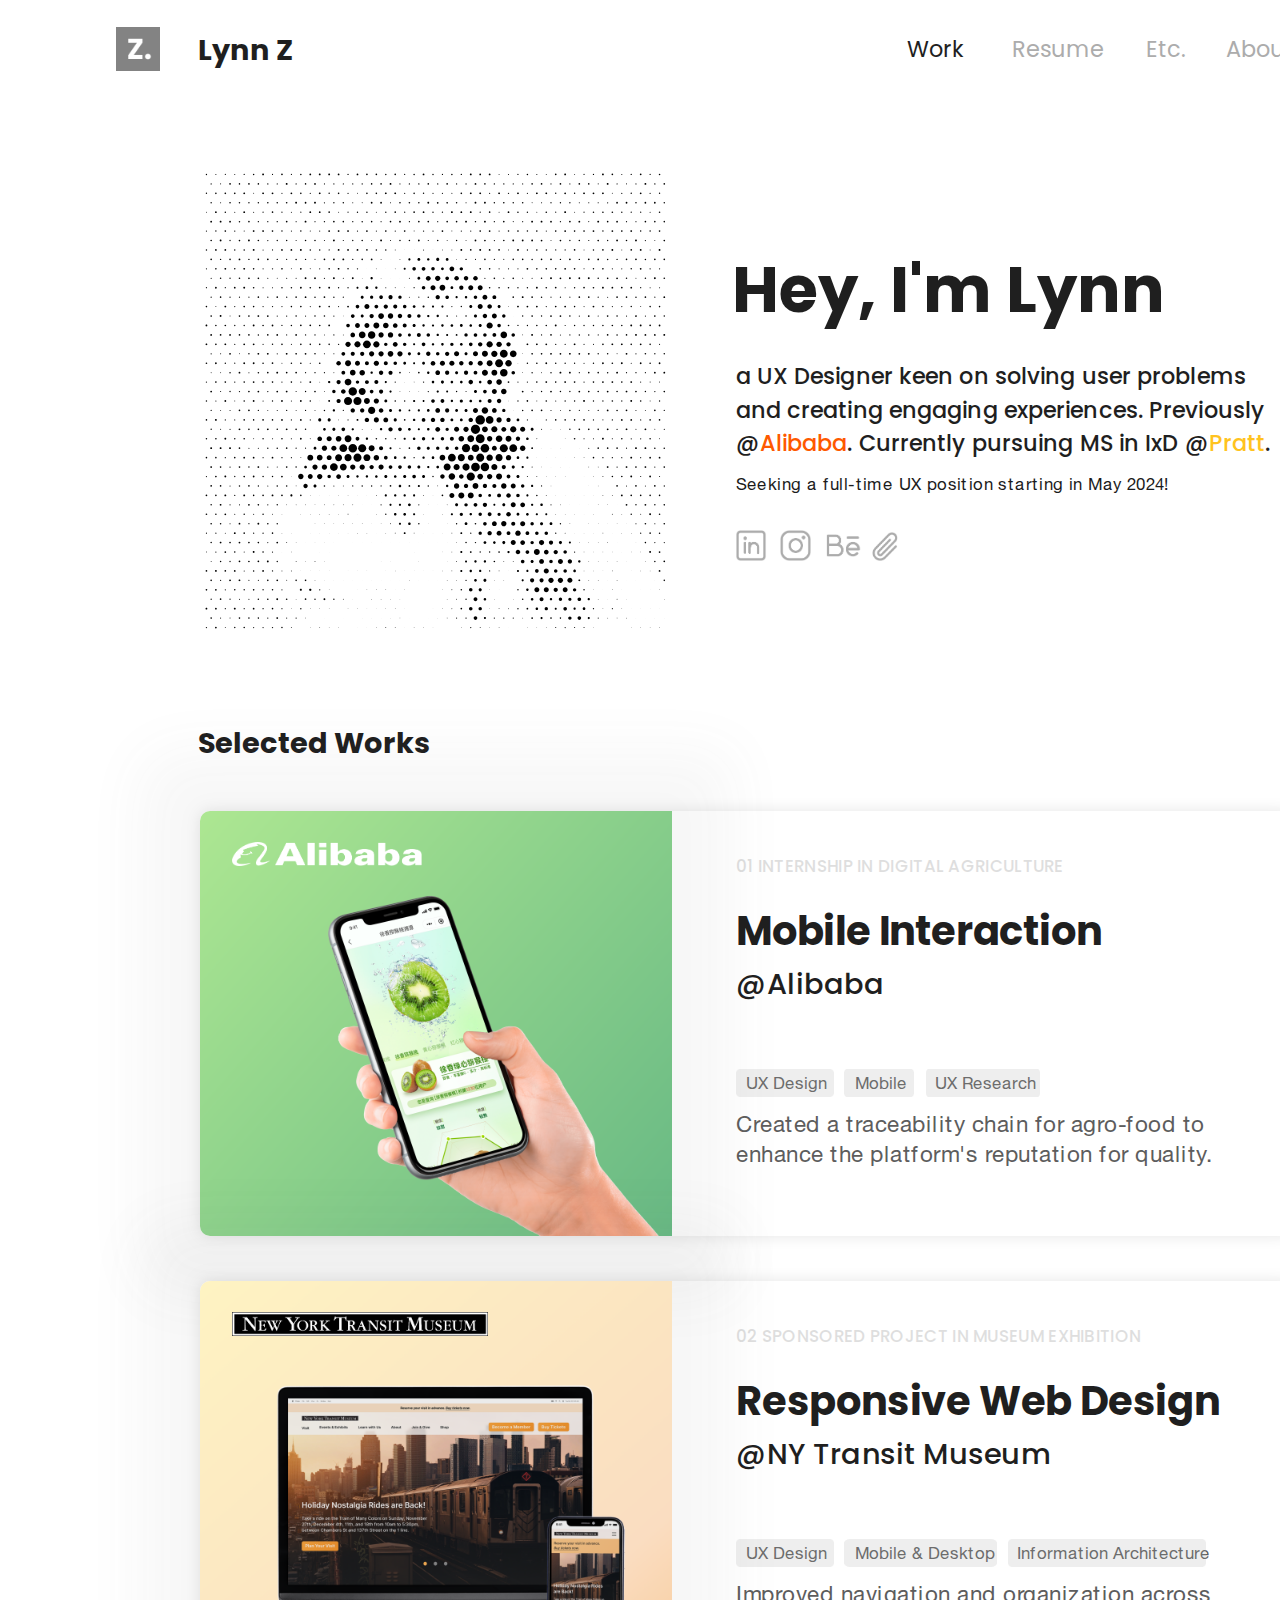
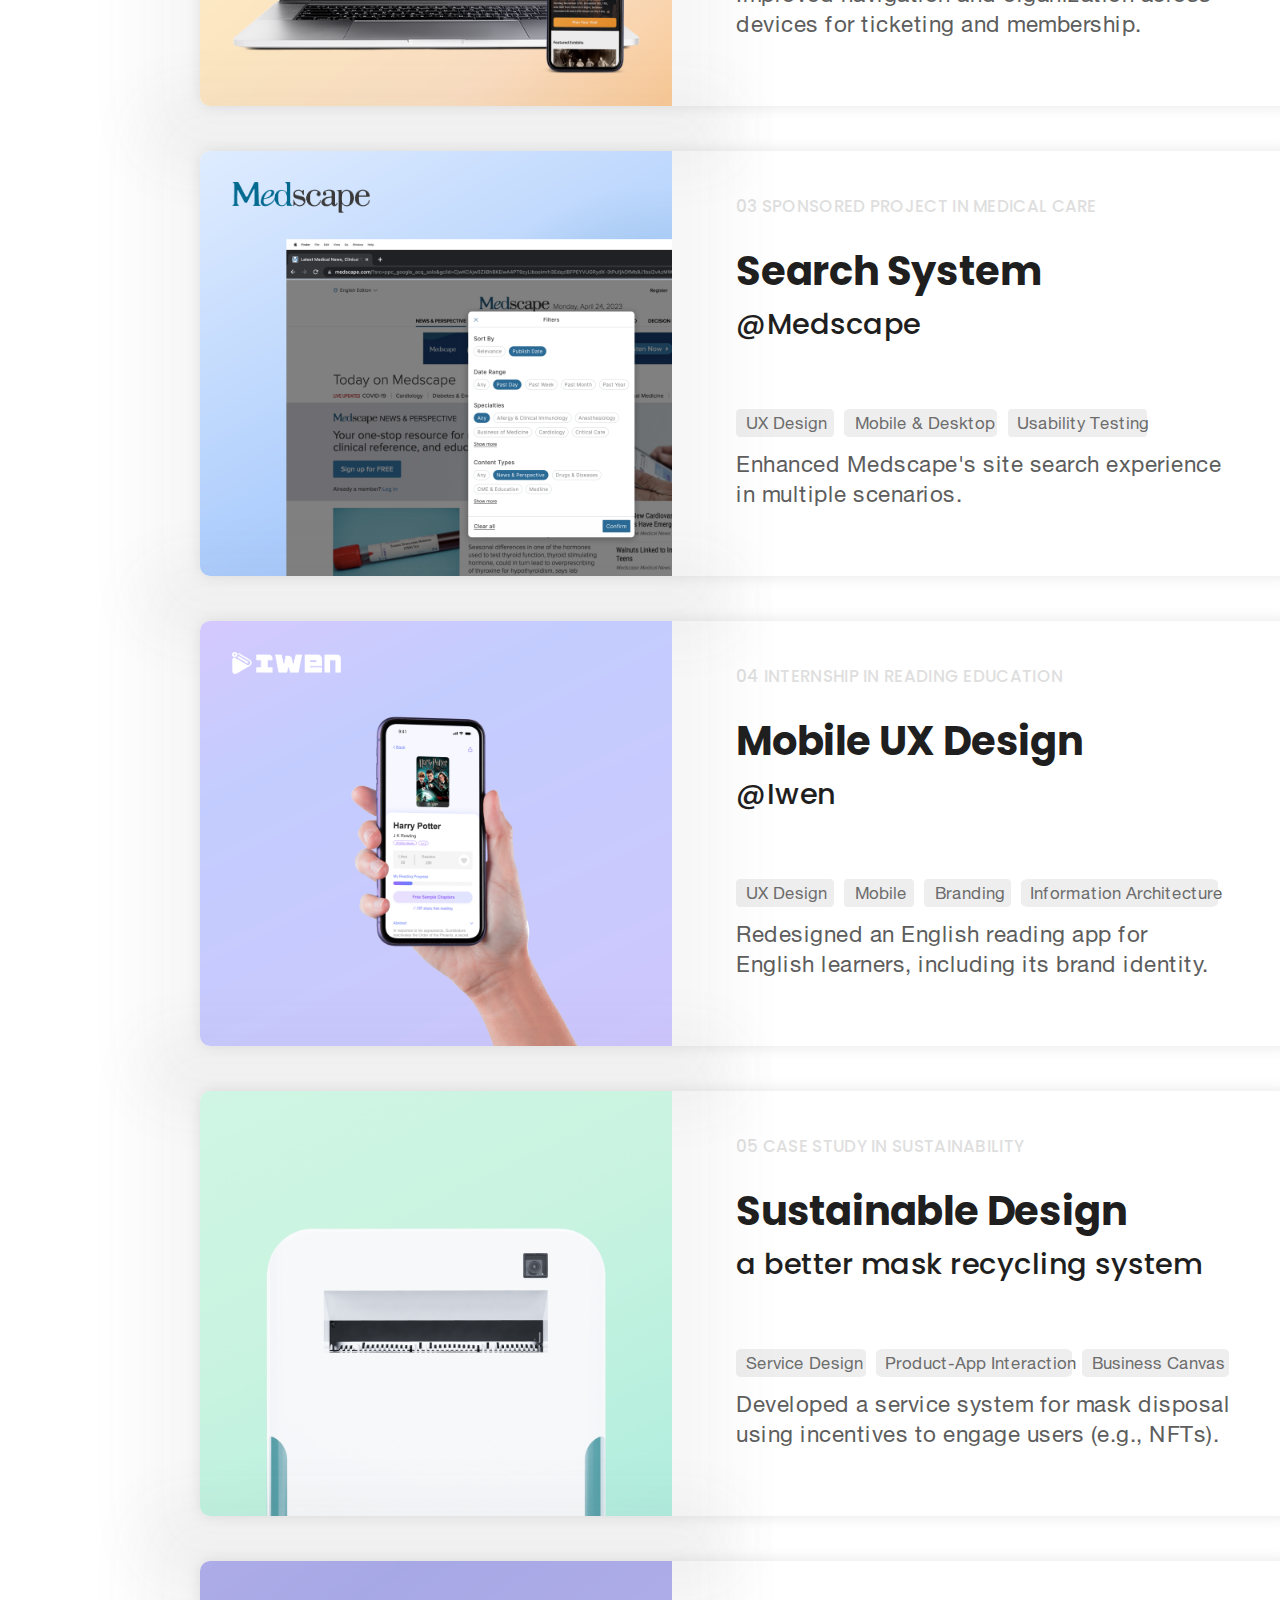
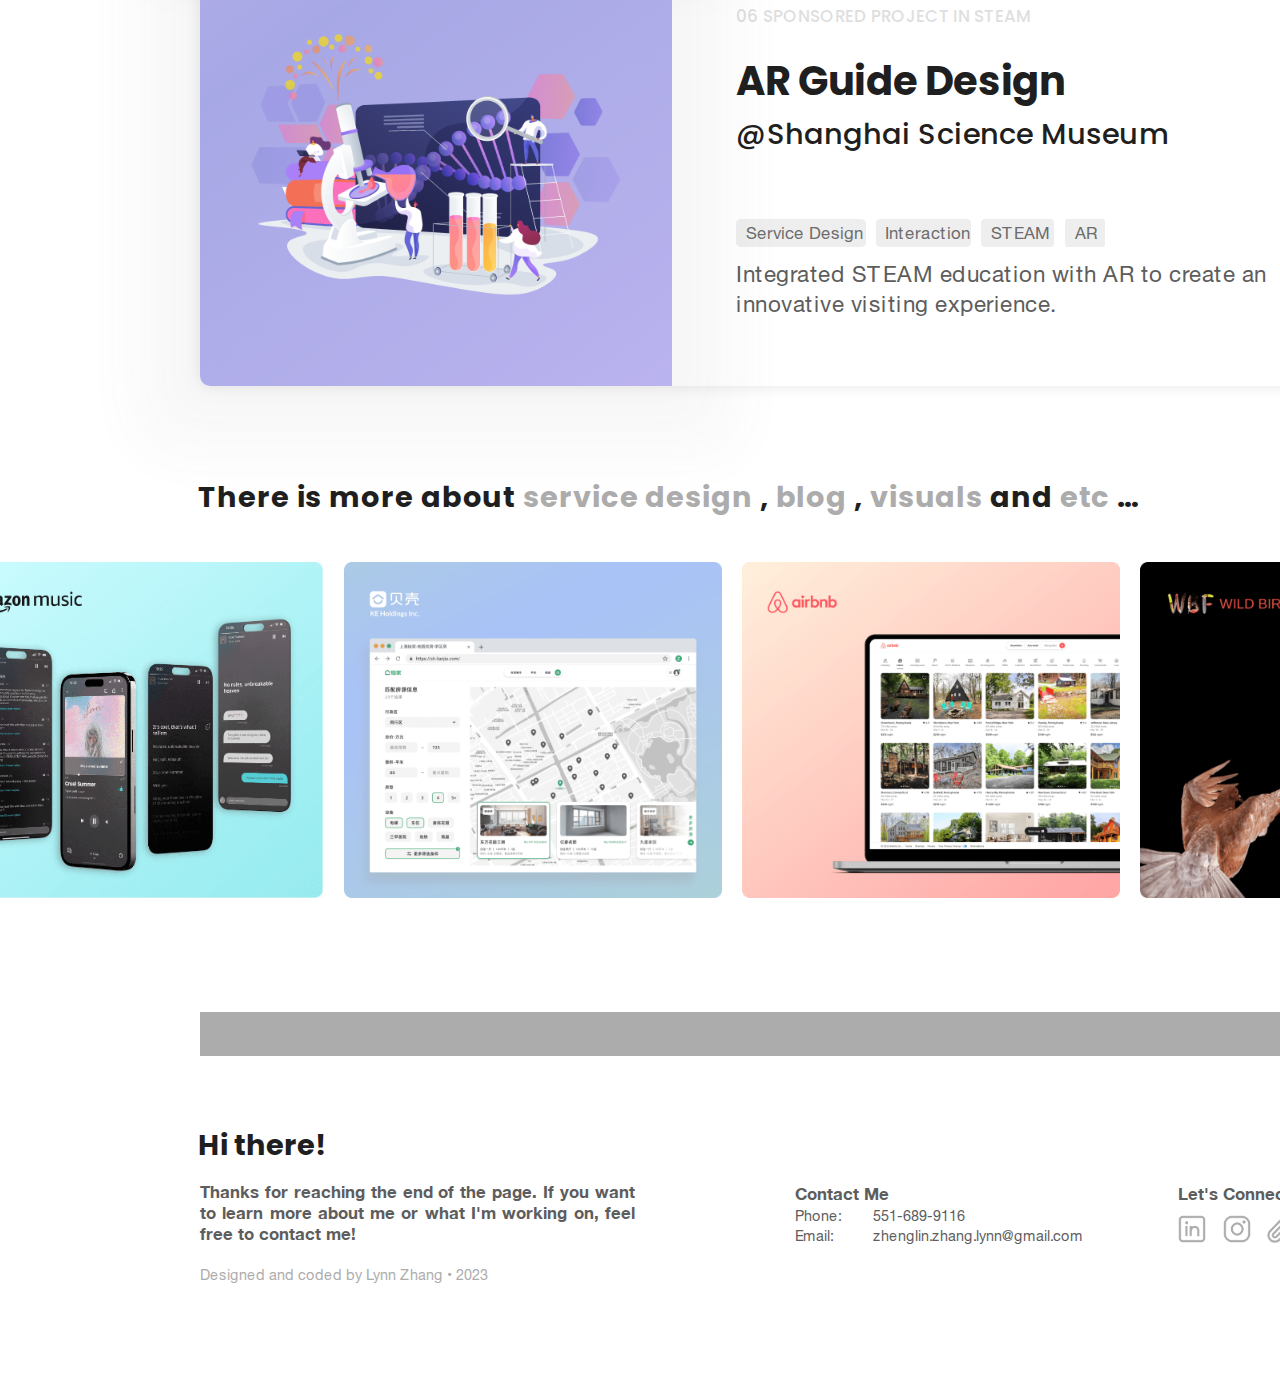
==== index.html @ 0a095b38 "update" ====
<!DOCTYPE html>
<html lang="en">

<head>
    <meta charset="utf-8">
    <meta name="viewport" content="width=device-width, initial-scale=1.0">
    <title>Lynn Zhang | Work</title>
    <style>
        @font-face {
            font-family: 'Helvetica Neue';
            src: url("static/fonts/HelveticaNeue.ttf")
        }

        @font-face {
            font-family: 'Helvetica Neue Bold';
            src: url("static/fonts/HelveticaNeue-Bold.ttf")
        }

        @font-face {
            font-family: 'Helvetica Neue Light';
            src: url("static/fonts/HelveticaNeue-Light.ttf")
        }
    </style>
    <link rel="shortcut icon" href="static/image/cover/favicon.ico">
    <link rel="preconnect" href="https://fonts.googleapis.com">
    <link rel="preconnect" href="https://fonts.gstatic.com" crossorigin>
    <link href="https://fonts.googleapis.com/css2?family=Poppins:wght@300;400;500;700&display=swap" rel="stylesheet">
    <link href="./static/css/portfolio.css" rel="stylesheet">
    <link href="./static/css/style.css" rel="stylesheet">
    <link href="https://cdn.jsdelivr.net/npm/bootstrap@5.1.3/dist/css/bootstrap.min.css" rel="stylesheet"
        crossorigin="anonymous">
    <script src="https://cdn.jsdelivr.net/npm/bootstrap@5.1.3/dist/js/bootstrap.bundle.min.js"
        crossorigin="anonymous"></script>
    <link href="./static/css/home.css" rel="stylesheet">
    <link rel="stylesheet" href="./static/css/animate.css" />
</head>

<body>
    <div class="nav">
        <a href="#" id="sy0">
            <img alt="pic" src="./static/image/common/logo.png"
                style="width:44.0px;height:44.0px;margin:27.0px 0 0 116.0px;position: fixed;z-index:9999;opacity:1;">
        </a>
        <img alt="pic" src="./static/image/common/click.png"
            style="width:57.6px;height:4px;margin:62.6px 0 0 906.8px;opacity: 0;" id="lig1">
        <img alt="pic" src="./static/image/common/click.png"
            style="width:91.2px;height:4px;margin:62.6px 0 0 1012.4px;opacity: 0;" id="lig2">
        <img alt="pic" src="./static/image/common/click.png"
            style="width:37.2px;height:4px;margin:62.6px 0 0 1146.4px;opacity: 0;" id="lig3">
        <img alt="pic" src="./static/image/common/click.png"
            style="width:68.2px;height:4px;margin:62.6px 0 0 1226.4px;opacity: 0;" id="lig4">
        <a href="/">
            <p class="font1" style="margin:28.6px 0 0 198.2px">Lynn Z</p>
        </a>
        <a href="/">
            <p class="font2" style="margin:33.0px 0 0 906.8px" id="lig11">Work</p>
        </a>
        <a target="_blank" href="https://drive.google.com/file/d/12E1yNABx81Sy1xSxnOS5DlRAV5rs6XEr/view?usp=share_link">
            <p class="font3" style="margin:33.0px 0 0 1012.4px" id="lig22">Resume</p>
        </a>
        <a href="./etc.html">
            <p class="font3" style="margin:33.0px 0 0 1145.6px" id="lig33">Etc.</p>
        </a>
        <a href="./about.html">
            <p class="font3" style="margin:33.0px 0 0 1226.4px" id="lig44">About</p>
        </a>
    </div>
    <div id="page1">
        <p class="font1" style="margin:130.2px 0 0 732.0px;font-size: 64.0px;">Hey, I'm Lynn</p>
        <div class="font2"
            style="margin:248.0px 0 0 735.6px;letter-spacing:0.1px;width: 542.0px;font-weight: 500;font-size: 22.4px;color: #1F1F1F;font-family: 'Poppins', sans-serif;line-height: 33.6px;">
            a UX Designer keen on solving user problems and creating engaging experiences. Previously @<a href="https://www.alibabagroup.com/" target="_blank"><p
            style="display: inline;font-family: 'Poppins', sans-serif, sans-serif;color: #FE5900;">Alibaba</p></a>.
            Currently pursuing MS in IxD @<a href="https://www.pratt.edu/" target="_blank"><p
            style="display: inline;font-family: 'Poppins', sans-serif, sans-serif;color: #FFC31F;">Pratt</p></a>.</div>
        <p
            style="font-family: 'Helvetica Neue';font-size: 16.8px;color:#1B1B1B;letter-spacing: 0.4px;margin:359.8px 0 0 735.6px;position: absolute;">
            Seeking a full-time UX position starting in May 2024!</p>
        <a href="https://www.linkedin.com/in/lynnzhang-049590249/?locale=en_US" target="_blank" id="linkedin1"><img
                alt="pic" src="./static/image/common/linkedin-hover.png" id="l21"
                style="width:38.8px;margin:414.4px 0 0 731.6px;opacity: 0;"><img alt="pic"
                src="./static/image/common/linkedin.png" id="l11"
                style="width:38.8px;margin:414.4px 0 0 731.6px;opacity: 1;"></a>
        <a href="https://www.instagram.com/z__zlynn/" target="_blank" id="ins1"><img alt="pic"
                src="./static/image/common/ins-hover.png" id="i21"
                style="width:38.8px;margin:414.4px 0 0 776.4px;opacity: 0;">
            <img alt="pic" src="./static/image/common/ins.png" id="i11"
                style="width:38.8px;margin:414.4px 0 0 776.4px;opacity: 1;"></a>
        <a href="https://www.behance.net/zzlynn" target="_blank" id="behance1"><img alt="pic"
                src="./static/image/common/behance-hover.png" id="b21"
                style="width:38.8px;margin:414.4px 0 0 822.0px;opacity: 0;">
            <img alt="pic" src="./static/image/common/behance.png" id="b11"
                style="width:38.8px;margin:414.4px 0 0 822.0px;opacity: 1;"></a>
        <a href="mailto:zhenglin.zhang.lynn@gmail.com" target="_blank" id="email1"><img alt="pic"
                src="./static/image/common/mail-hover.png" id="e21"
                style="width:35.0px;margin:417.4px 0 0 868.0px;opacity: 0;"><img alt="pic"
                src="./static/image/common/mail.png" id="e11"
                style="width:35.0px;margin:417.4px 0 0 868.0px;opacity: 1;"></a>
        <p class="title" style="margin:610px 0 0 198.2px;">Selected Works</p>
    </div>
    <div class="wow animate__fadeInUp" data-wow-duration="1.2s" data-wow-delay="0s" data-wow-offset="20"
        style="margin-top:20px">
        <div
            style="position: absolute;margin: 25px 0 0 max(calc(50% - 547px), 200px);width: 1094.0px;height: 425.7px;background: transparent;border-radius: 10px;box-shadow: 0 0 15px rgba(0, 0, 0, 0.1);">
        </div>
        <div class="work" style="margin-top:0px">
            <div class="img-box" style="margin:25px 0 0 199.8px;float: left;">
                <a href="AlibabaDigitalAgriculture.html">
                    <img alt="pic" src="./static/image/home/ali.png" id="ali_cover" class="img"
                        style="position: static;">
                </a>
            </div>
            <img alt="pic" src="./static/image/cover/ali_logo.png"
                style="position: absolute;margin: 56px 0 0 -440px;width: 190.4px;">
            <img alt="pic" src="./static/image/cover/ali_square.png" id="ali_highlight"
                style="width:0;height:19.2px;margin:152px 0 0 63.8px">
            <a href="AlibabaDigitalAgriculture.html">
                <p class="font1" style="margin:115.6px 0 0 736.0px;letter-spacing: -0.2px;font-size: 40px;"
                    id="ali_font">Mobile Interaction</p>
            </a>
            <p class="font2"
                style="margin:177.4px 0 0 736.0px;letter-spacing: 0.5px;font-size: 28.8px;font-weight: 500;font-family: 'Poppins', sans-serif;">
                @Alibaba</p>
            <p class="font2"
                style="margin:68px 0 0 736.0px;letter-spacing: 0.3px;font-size: 16.8px;font-weight: 500;font-family: 'Poppins', sans-serif;color: #5D5D5D;opacity: 0.2;">
                01 INTERNSHIP IN DIGITAL AGRICULTURE</p>
            <p class="font3"
                style="margin:323.6px 0 0 736.0px;letter-spacing: 0.5px;font-size:22.4px;line-height: 30.0px;width: 494.0px;">Created a
                traceability chain for agro-food to enhance the platform's reputation for quality.</p>
            <p class="font4" style="margin:285.6px 0 0 746px;color:#5d5d5d;">UX Design</p>
            <p class="font4" style="margin:285.6px 0 0 854.5px;color:#5d5d5d;">Mobile</p>
            <p class="font4" style="margin:285.6px 0 0 935.4px;color:#5d5d5d;">UX Research</p>
            <img alt="pic" src="./static/image/cover/ia_1.png"
                style="width:98.0px;height:27.6px;margin:283.8px 0 0 64.3px">
            <img alt="pic" src="./static/image/cover/ia_1.png"
                style="width:70.0px;height:27.6px;margin:283.8px 0 0 172.5px">
            <img alt="pic" src="./static/image/cover/ia_2.png"
                style="width:114.4px;height:27.6px;margin:283.8px 0 0 254.3px">
        </div>
    </div>
    <div class="wow animate__fadeInUp" data-wow-duration="1.2s" data-wow-delay="0s" data-wow-offset="20"
        style="margin-top:-90px">
        <div
            style="position: absolute;margin: 25px 0 0 max(calc(50% - 547px), 200px);width: 1094.0px;height: 425.7px;background: transparent;border-radius: 10px;box-shadow: 0 0 15px rgba(0, 0, 0, 0.1);">
        </div>
        <div class="work" style="margin-top:60px">
            <div class="img-box" style="margin:25px 0 0 199.8px;float: left;">
                <a href="NYTransitMuseum.html">
                    <img alt="pic" src="./static/image/home/ia.png" id="ia_cover" class="img" style="position: static;">
                </a>
            </div>
            <img alt="pic" src="./static/image/cover/ia_logo.png"
                style="position: absolute;margin: 56px 0 0 -440px;width: 256.0px;">
            <img alt="pic" src="./static/image/cover/ia_square.png" id="ia_highlight"
                style="width:0;height:19.2px;margin:152px 0 0 63.8px">
            <a href="NYTransitMuseum.html">
                <p class="font1" style="margin:115.6px 0 0 736.0px;letter-spacing: -0.2px;font-size: 40px;"
                    id="ia_font">Responsive Web Design</p>
            </a>
            <p class="font2"
                style="margin:177.4px 0 0 736.0px;letter-spacing: 0.5px;font-size: 28.8px;font-weight: 500;font-family: 'Poppins', sans-serif;">
                @NY Transit Museum</p>
            <p class="font2"
                style="margin:68px 0 0 736.0px;letter-spacing: 0.3px;font-size: 16.8px;font-weight: 500;font-family: 'Poppins', sans-serif;color: #5D5D5D;opacity: 0.2;">
                02 SPONSORED PROJECT IN MUSEUM EXHIBITION</p>
            <p class="font3"
                style="margin:323.6px 0 0 736.0px;letter-spacing: 0.5px;font-size:22.4px;line-height: 30.0px;width: 494.0px;">Improved
                navigation and organization across devices for ticketing and membership.</p>
            <p class="font4" style="margin:285.6px 0 0 746px;color:#5d5d5d;">UX Design</p>
            <p class="font4" style="margin:285.6px 0 0 854.5px;color:#5d5d5d;">Mobile & Desktop</p>
            <p class="font4" style="margin:285.6px 0 0 1017.4px;color:#5d5d5d;">Information Architecture</p>
            <img alt="pic" src="./static/image/cover/ia_1.png"
                style="width:98.0px;height:27.6px;margin:283.8px 0 0 64.3px">
            <img alt="pic" src="./static/image/cover/ia_1.png"
                style="width:153.0px;height:27.6px;margin:283.8px 0 0 172.5px">
            <img alt="pic" src="./static/image/cover/ia_2.png"
                style="width:198.4px;height:27.6px;margin:283.8px 0 0 336.3px">
        </div>
    </div>

    <div class="wow animate__fadeInUp" data-wow-duration="1.2s" data-wow-delay="0s" data-wow-offset="20"
        style="margin-top:-90px">
        <div
            style="position: absolute;margin: 25px 0 0 max(calc(50% - 547px), 200px);width: 1094.0px;height: 425.7px;background: transparent;border-radius: 10px;box-shadow: 0 0 15px rgba(0, 0, 0, 0.1);">
        </div>
        <div class="work" style="margin-top:60px">
            <div class="img-box" style="margin:25px 0 0 199.8px;float: left;">
                <a href="medscape.html">
                    <img alt="pic" src="./static/image/home/med.png" id="med_cover" class="img"
                        style="position: static;">
                </a>
            </div>
            <img alt="pic" src="./static/image/cover/med_logo.png"
                style="position: absolute;margin: 56px 0 0 -440px;width: 137.8px;">
            <img alt="pic" src="./static/image/cover/med_square.png" id="med_highlight"
                style="width:0;height:19.2px;margin:152px 0 0 63.8px">
            <a href="medscape.html">
                <p class="font1" style="margin:115.6px 0 0 736.0px;letter-spacing: -0.2px;font-size: 40px;"
                    id="med_font">Search System</p>
            </a>
            <p class="font2"
                style="margin:177.4px 0 0 736.0px;letter-spacing: 0.5px;font-size: 28.8px;font-weight: 500;font-family: 'Poppins', sans-serif;">
                @Medscape</p>
            <p class="font2"
                style="margin:68px 0 0 736.0px;letter-spacing: 0.3px;font-size: 16.8px;font-weight: 500;font-family: 'Poppins', sans-serif;color: #5D5D5D;opacity: 0.2;">
                03 SPONSORED PROJECT IN MEDICAL CARE</p>
            <p class="font3"
                style="margin:323.6px 0 0 736.0px;letter-spacing: 0.5px;font-size:22.4px;line-height: 30.0px;width: 494.0px;">Enhanced
                Medscape's site search experience in multiple scenarios.</p>
            <p class="font4" style="margin:285.6px 0 0 746px;color:#5d5d5d;">UX Design</p>
            <p class="font4" style="margin:285.6px 0 0 854.5px;color:#5d5d5d;">Mobile & Desktop</p>
            <p class="font4" style="margin:285.6px 0 0 1017.4px;color:#5d5d5d;">Usability Testing</p>
            <img alt="pic" src="./static/image/cover/ia_1.png"
                style="width:98.0px;height:27.6px;margin:283.8px 0 0 64.3px">
            <img alt="pic" src="./static/image/cover/ia_1.png"
                style="width:153.0px;height:27.6px;margin:283.8px 0 0 172.5px">
            <img alt="pic" src="./static/image/cover/ia_2.png"
                style="width:139.4px;height:27.6px;margin:283.8px 0 0 336.3px">
        </div>
    </div>
    <div class="wow animate__fadeInUp" data-wow-duration="1.2s" data-wow-delay="0s" data-wow-offset="20"
        style="margin-top:-90px">
        <div
            style="position: absolute;margin: 25px 0 0 max(calc(50% - 547px), 200px);width: 1094.0px;height: 425.7px;background: transparent;border-radius: 10px;box-shadow: 0 0 15px rgba(0, 0, 0, 0.1);">
        </div>
        <div class="work" style="margin-top:60px">
            <div class="img-box" style="margin:25px 0 0 199.8px;float: left;">
                <a href="iwen.html">
                    <img alt="pic" src="./static/image/home/iwen.png" id="iwen_cover" class="img"
                        style="position: static;">
                </a>
            </div>
            <img alt="pic" src="./static/image/cover/iwen_logo.png"
                style="position: absolute;margin: 56px 0 0 -440px;width: 109.1px;">
            <img alt="pic" src="./static/image/cover/iwen_square.png" id="iwen_highlight"
                style="width:0;height:19.2px;margin:152px 0 0 63.8px">
            <a href="iwen.html">
                <p class="font1" style="margin:115.6px 0 0 736.0px;letter-spacing: -0.2px;font-size: 40px;"
                    id="iwen_font">Mobile UX Design</p>
            </a>
            <p class="font2"
                style="margin:177.4px 0 0 736.0px;letter-spacing: 0.5px;font-size: 28.8px;font-weight: 500;font-family: 'Poppins', sans-serif;">
                @Iwen</p>
            <p class="font2"
                style="margin:68px 0 0 736.0px;letter-spacing: 0.3px;font-size: 16.8px;font-weight: 500;font-family: 'Poppins', sans-serif;color: #5D5D5D;opacity: 0.2;">
                04 INTERNSHIP IN READING EDUCATION</p>
            <p class="font3"
                style="margin:323.6px 0 0 736.0px;letter-spacing: 0.5px;font-size:22.4px;line-height: 30.0px;width: 494.0px;">
                Redesigned an English reading app for English learners, including its brand identity.</p>
            <p class="font4" style="margin:285.6px 0 0 746px;color:#5d5d5d;">UX Design</p>
            <p class="font4" style="margin:285.6px 0 0 854.5px;color:#5d5d5d;">Mobile</p>
            <p class="font4" style="margin:285.6px 0 0 934.5px;color:#5d5d5d;">Branding</p>
            <p class="font4" style="margin:285.6px 0 0 1029.5px;color:#5d5d5d;">Information Architecture</p>
            <img alt="pic" src="./static/image/cover/ia_1.png"
                style="width:98.0px;height:27.6px;margin:283.8px 0 0 64.3px">
            <img alt="pic" src="./static/image/cover/ia_1.png"
                style="width:70.0px;height:27.6px;margin:283.8px 0 0 172.5px">
            <img alt="pic" src="./static/image/cover/ia_1.png"
                style="width:87.0px;height:27.6px;margin:283.8px 0 0 252.5px">
            <img alt="pic" src="./static/image/cover/ia_1.png"
                style="width:197.0px;height:27.6px;margin:283.8px 0 0 349.5px">
        </div>
    </div>
    <div class="wow animate__fadeInUp" data-wow-duration="1.2s" data-wow-delay="0s" data-wow-offset="20"
        style="margin-top:-90px">
        <div
            style="position: absolute;margin: 25px 0 0 max(calc(50% - 547px), 200px);width: 1094.0px;height: 425.7px;background: transparent;border-radius: 10px;box-shadow: 0 0 15px rgba(0, 0, 0, 0.1);">
        </div>
        <div class="work" style="margin-top:60px">
            <div class="img-box" style="margin:25px 0 0 199.8px;float: left;">
                <a href="moos.html">
                    <img alt="pic" src="./static/image/home/moos.png" id="moos_cover" class="img"
                        style="position: static;">
                </a>
            </div>
            <img alt="pic" src="./static/image/cover/moos_square.png" id="moos_highlight"
                style="width:0;height:19.2px;margin:152px 0 0 63.8px">
            <a href="moos.html">
                <p class="font1" style="margin:115.6px 0 0 736.0px;letter-spacing: -0.2px;font-size: 40px;"
                    id="moos_font">Sustainable Design</p>
            </a>
            <p class="font2"
                style="margin:177.4px 0 0 736.0px;letter-spacing: 0.5px;font-size: 28.8px;font-weight: 500;font-family: 'Poppins', sans-serif;">
                a better mask recycling system</p>
            <p class="font2"
                style="margin:68px 0 0 736.0px;letter-spacing: 0.3px;font-size: 16.8px;font-weight: 500;font-family: 'Poppins', sans-serif;color: #5D5D5D;opacity: 0.2;">
                05 CASE STUDY IN SUSTAINABILITY</p>
            <p class="font3"
                style="margin:323.6px 0 0 736.0px;letter-spacing: 0.5px;font-size:22.4px;line-height: 30.0px;width: 494.0px;">
                Developed a service system for mask disposal using incentives to engage users (e.g., NFTs).</p>
            <p class="font4" style="margin:285.6px 0 0 746px;color:#5d5d5d;">Service Design</p>
            <p class="font4" style="margin:285.6px 0 0 884.5px;color:#5d5d5d;">Product-App Interaction</p>
            <p class="font4" style="margin:285.6px 0 0 1091.5px;color:#5d5d5d;">Business Canvas</p>
            <img alt="pic" src="./static/image/cover/ia_1.png"
                style="width:130.0px;height:27.6px;margin:283.8px 0 0 64.3px">
            <img alt="pic" src="./static/image/cover/ia_1.png"
                style="width:196.0px;height:27.6px;margin:283.8px 0 0 204.5px">
            <img alt="pic" src="./static/image/cover/ia_1.png"
                style="width:147.0px;height:27.6px;margin:283.8px 0 0 410.5px">
        </div>
    </div>
    <div class="wow animate__fadeInUp" data-wow-duration="1.2s" data-wow-delay="0s" data-wow-offset="20"
        style="margin-top:-90px">
        <div
            style="position: absolute;margin: 25px 0 0 max(calc(50% - 547px), 200px);width: 1094.0px;height: 425.7px;background: transparent;border-radius: 10px;box-shadow: 0 0 15px rgba(0, 0, 0, 0.1);">
        </div>
        <div class="work" style="margin-top:60px">
            <div class="img-box" style="margin:25px 0 0 199.8px;float: left;">
                <a href="fireworks.html">
                    <img alt="pic" src="./static/image/home/fire.png" id="fireworks_cover" class="img"
                        style="position: static;">
                </a>
            </div>
            <img alt="pic" src="./static/image/cover/fireworks_square.png" id="fireworks_highlight"
                style="width:0;height:19.2px;margin:152px 0 0 63.8px">
            <a href="fireworks.html">
                <p class="font1" style="margin:115.6px 0 0 736.0px;letter-spacing: -0.2px;font-size: 40px;"
                    id="fireworks_font">AR Guide Design</p>
            </a>
            <p class="font2"
                style="margin:177.4px 0 0 736.0px;letter-spacing: 0.5px;font-size: 28.8px;font-weight: 500;font-family: 'Poppins', sans-serif;">
                @Shanghai Science Museum</p>
            <p class="font2"
                style="margin:68px 0 0 736.0px;letter-spacing: 0.3px;font-size: 16.8px;font-weight: 500;font-family: 'Poppins', sans-serif;color: #5D5D5D;opacity: 0.2;">
                06 SPONSORED PROJECT IN STEAM</p>
            <p class="font3"
                style="margin:323.6px 0 0 736.0px;letter-spacing: 0.5px;font-size:22.4px;line-height: 30.0px;">
                Integrated STEAM education with AR to create an innovative visiting experience.</p>
            <p class="font4" style="margin:285.6px 0 0 746px;color:#5d5d5d;">Service Design</p>
            <p class="font4" style="margin:285.6px 0 0 884.5px;color:#5d5d5d;">Interaction</p>
            <p class="font4" style="margin:285.6px 0 0 990.5px;color:#5d5d5d;">STEAM</p>
            <p class="font4" style="margin:285.6px 0 0 1074.5px;color:#5d5d5d;">AR</p>
            <img alt="pic" src="./static/image/cover/ia_1.png"
                style="width:130.0px;height:27.6px;margin:283.8px 0 0 64.3px">
            <img alt="pic" src="./static/image/cover/ia_1.png"
                style="width:95.0px;height:27.6px;margin:283.8px 0 0 204.5px">
            <img alt="pic" src="./static/image/cover/ia_1.png"
                style="width:73.0px;height:27.6px;margin:283.8px 0 0 309.5px">
            <img alt="pic" src="./static/image/cover/ia_1.png"
                style="width:40.0px;height:27.6px;margin:283.8px 0 0 393.5px">
        </div>
    </div>


    <!-- <div class="wow animate__fadeInUp" data-wow-duration="1.2s" data-wow-delay="0s" data-wow-offset="20">
        <div class="work">
            <div class="img-box" style="margin:25px 0 0 199.8px;float: left;">
                <a href="hive.html">
                    <img alt="pic" src="./static/image/cover/hive123.png" id="hive_cover" class="img"
                        style="position: static;">
                </a>
            </div>
            <img alt="pic" src="./static/image/cover/hive_square.png" id="hive_highlight"
                style="width:0;height:19.2px;margin:179.8px 0 0 80.8px">
            <a href="hive.html">
                <p class="font1" style="margin:106.6px 0 0 747.2px" id="hive_font">HIVE</p>
            </a>
            <p class="font2" style="margin:206.6px 0 0 751.2px;letter-spacing: 0.5px;">Better Socialization for Lao Piao
            </p>
            <p class="font3" style="margin:301.8px 0 0 752.0px;letter-spacing: 0.4px;">The project focuses on the
                elderly drifters in first-tier cities in China, called Lao Piao, helping them to improve their personal
                awareness and focus on their needs.</p>
            <p class="font4" style="margin:253.8px 0 0 762.5px;color:#5d5d5d;">UX Design</p>
            <p class="font4" style="margin:253.8px 0 0 871px;color:#5d5d5d;">Service Design</p>
            <p class="font4" style="margin:253.8px 0 0 1008.2px;color:#5d5d5d;">Equity for Minority</p>
            <img alt="pic" src="./static/image/cover/iwen_1.png"
                style="width:98.0px;height:27.6px;margin:253px 0 0 80.8px">
            <img alt="pic" src="./static/image/cover/iwen_1.png"
                style="width:129.6px;height:27.6px;margin:253px 0 0 189px">
            <img alt="pic" src="./static/image/cover/iwen_2.png"
                style="width:152.4px;height:27.6px;margin:253px 0 0 328.8px">
        </div>
    </div> -->

    <div id="page_the" style="margin-top:-30px">
        <div class="title" style="margin:70px 0 0 198.2px;letter-spacing: 0.9px;">There is more about <a
                href="/etc.html" onclick="ppp01()">
                <p style="display: inline;color: #acacac;" id="click11">service design</p>
            </a>, <a href="/etc.html" onclick="ppp02()">
                <p style="display: inline;color: #acacac;" id="click12">blog</p>
            </a>, <a href="/etc.html" onclick="ppp03()">
                <p style="display: inline;color: #acacac;" id="click13">visuals</p>
            </a> and <a href="/etc.html">
                <p style="display: inline;color: #acacac;" id="click14">etc</p>
            </a>…
        </div>
        <img alt="pic" src="./static/image/common/click.png" id="click1"
            style="width:224.0px;height:4px;margin:109.0px 0 0 518.2px;opacity: 0;position: absolute;">
        <img alt="pic" src="./static/image/common/click.png" id="click2"
            style="width:66.0px;height:4px;margin:109.0px 0 0 768.8px;opacity: 0;position: absolute;">
        <img alt="pic" src="./static/image/common/click.png" id="click3"
            style="width:110.0px;height:4px;margin:109.0px 0 0 860.8px;opacity: 0;position: absolute;">
        <img alt="pic" src="./static/image/common/click.png" id="click4"
            style="width:48.0px;height:4px;margin:109.0px 0 0 1048.8px;opacity: 0;position: absolute;">
    </div>
    <div id="container1">
        <a href="/etc.html" onclick="ppp1()"><img src="./static/image/home/6.png" alt="Image 1" id="image1"
                class="image1" ondragstart='return false;'></a>
        <a href="/etc.html" onclick="ppp2()"><img src="./static/image/home/1.png" alt="Image 2" id="image2"
                class="image1" ondragstart='return false;'></a>
        <a href="/etc.html" onclick="ppp3()"><img src="./static/image/home/2.png" alt="Image 3" id="image3"
                class="image1" ondragstart='return false;'></a>
        <a href="/etc.html" onclick="ppp4()"><img src="./static/image/home/3.png" alt="Image 4" id="image4"
                class="image1" ondragstart='return false;'></a>
        <a href="/etc.html" onclick="ppp5()"><img src="./static/image/home/7.png" alt="Image 1" id="image5"
                class="image1" ondragstart='return false;'></a>
        <a href="/etc.html" onclick="ppp6()"><img src="./static/image/home/8.png" alt="Image 2" id="image6"
                class="image1" ondragstart='return false;'></a>
        <a href="/etc.html" onclick="ppp7()"><img src="./static/image/home/9.png" alt="Image 3" id="image7"
                class="image1" ondragstart='return false;'></a>
        <a href="/etc.html" onclick="ppp8()"><img src="./static/image/home/10.png" alt="Image 4" id="image8"
                class="image1" ondragstart='return false;'></a>
        <a href="/etc.html" onclick="ppp9()"><img src="./static/image/home/11.png" alt="Image 1" id="image9"
                class="image1" ondragstart='return false;'></a>
        <a href="/etc.html" onclick="ppp10()"><img src="./static/image/home/12.png" alt="Image 2" id="image10"
                class="image1" ondragstart='return false;'></a>
        <a href="/etc.html" onclick="ppp11()"><img src="./static/image/home/13.png" alt="Image 3" id="image11"
                class="image1" ondragstart='return false;'></a>
        <!-- <a href="/etc.html" onclick="ppp12()"><img src="./static/image/home/12.png" alt="Image 4" id="image12"
                class="image1" ondragstart='return false;'></a>
        <a href="/etc.html" onclick="ppp13()"><img src="./static/image/home/13.png" alt="Image 4" id="image13"
                class="image1" ondragstart='return false;'></a> -->


        <a href="/etc.html" onclick="ppp1()"><img src="./static/image/home/a6.png" alt="Image 1" id="image1_h"
                class="image1_h" ondragstart='return false;' style="opacity:0"></a>
        <a href="/etc.html" onclick="ppp2()"><img src="./static/image/home/a1.png" alt="Image 2" id="image2_h"
                class="image1_h" ondragstart='return false;' style="opacity:0"></a>
        <a href="/etc.html" onclick="ppp3()"><img src="./static/image/home/a2.png" alt="Image 3" id="image3_h"
                class="image1_h" ondragstart='return false;' style="opacity:0"></a>
        <a href="/etc.html" onclick="ppp4()"><img src="./static/image/home/a3.png" alt="Image 4" id="image4_h"
                class="image1_h" ondragstart='return false;' style="opacity:0"></a>
        <a href="/etc.html" onclick="ppp5()"><img src="./static/image/home/a7.png" alt="Image 1" id="image5_h"
                class="image1_h" ondragstart='return false;' style="opacity:0"></a>
        <a href="/etc.html" onclick="ppp6()"><img src="./static/image/home/a8.png" alt="Image 2" id="image6_h"
                class="image1_h" ondragstart='return false;' style="opacity:0"></a>
        <a href="/etc.html" onclick="ppp7()"><img src="./static/image/home/a9.png" alt="Image 3" id="image7_h"
                class="image1_h" ondragstart='return false;' style="opacity:0"></a>
        <a href="/etc.html" onclick="ppp8()"><img src="./static/image/home/a10.png" alt="Image 4" id="image8_h"
                class="image1_h" ondragstart='return false;' style="opacity:0"></a>
        <a href="/etc.html" onclick="ppp9()"><img src="./static/image/home/a11.png" alt="Image 1" id="image9_h"
                class="image1_h" ondragstart='return false;' style="opacity:0"></a>
        <a href="/etc.html" onclick="ppp10()"><img src="./static/image/home/a12.png" alt="Image 2" id="image10_h"
                class="image1_h" ondragstart='return false;' style="opacity:0"></a>
        <a href="/etc.html" onclick="ppp11()"><img src="./static/image/home/a13.png" alt="Image 3" id="image11_h"
                class="image1_h" ondragstart='return false;' style="opacity:0"></a>
        <!-- <a href="/etc.html" onclick="ppp12()"><img src="./static/image/home/a12.png" alt="Image 4" id="image12_h"
                class="image1_h" ondragstart='return false;' style="opacity:0"></a>
        <a href="/etc.html" onclick="ppp13()"><img src="./static/image/home/a13.png" alt="Image 4" id="image13_h"
                class="image1_h" ondragstart='return false;' style="opacity:0"></a> -->
    </div>
    <div class="footer">
        <img alt="pic" src="./static/image/common/square.png"
            style="width:1094.0px;height:44.0px;margin:64.0px 0 0 200.0px">
        <p class="font1" style="margin:176.0px 0 0 198.2px">Hi there!</p>
        <p class="font2" style="margin:234.4px 0 0 200px;width:435.0px;line-height: 21px;">Thanks for reaching the
            end
            of the page. If you
            want to learn more about me or what I'm working on, feel free to contact me!</p>
        <p class="font2" style="margin:234.4px 0 0 794.8px;">Contact Me</p>
        <p class="font2" style="margin:234.4px 0 0 1178.0px;">Let's Connect</p>
        <p class="font3" style="margin:316.4px 0 0 200.0px;">Designed and coded by Lynn Zhang • 2023</p>
        <p class="font4" style="margin:258.0px 0 0 794.8px;width:50px;">Phone:
            Email:</p>
        <p class="font4" style="margin:258.0px 0 0 872.8px;width:150px;">551-689-9116
            zhenglin.zhang.lynn@gmail.com</p>
        <a href="https://www.linkedin.com/in/lynnzhang-049590249/?locale=en_US" target="_blank" id="linkedin"><img
                alt="pic" src="./static/image/common/linkedin-hover.png" id="l2"
                style="width:34.0px;margin:264.4px 0 0 1175.2px;opacity: 0;"><img alt="pic"
                src="./static/image/common/linkedin.png" id="l1"
                style="width:34.0px;margin:264.4px 0 0 1175.2px;opacity: 1;"></a>
        <a href="https://www.instagram.com/z__zlynn/" target="_blank" id="ins"><img alt="pic"
                src="./static/image/common/ins-hover.png" id="i2"
                style="width:34.0px;margin:264.4px 0 0 1219.6px;opacity: 0;">
            <img alt="pic" src="./static/image/common/ins.png" id="i1"
                style="width:34.0px;margin:264.4px 0 0 1219.6px;opacity: 1;"></a>
        <a href="mailto:zhenglin.zhang.lynn@gmail.com" target="_blank" id="email"><img alt="pic"
                src="./static/image/common/mail-hover.png" id="e2"
                style="width:34.0px;margin:264.4px 0 0 1262.8px;opacity: 0;"><img alt="pic"
                src="./static/image/common/mail.png" id="e1"
                style="width:34.0px;margin:264.4px 0 0 1262.8px;opacity: 1;"></a>
    </div>
    <script src="static/js/jquery.js"></script>
    <script src="static/js/common.js"></script>
    <script src="static/js/portfolio.js"></script>
    <script src="static/js/libraries/p5.js"></script>
    <script src="static/js/libraries/p5.dom.js"></script>
    <script src="static/js/about_me.js"></script>
    <script src="https://stackpath.bootstrapcdn.com/bootstrap/4.5.2/js/bootstrap.min.js"></script>
    <script src="static/js/home.js"></script>
    <script src="https://cdnjs.cloudflare.com/ajax/libs/wow/1.1.2/wow.min.js"
        integrity="sha512-Eak/29OTpb36LLo2r47IpVzPBLXnAMPAVypbSZiZ4Qkf8p/7S/XRG5xp7OKWPPYfJT6metI+IORkR5G8F900+g=="
        crossorigin="anonymous" referrerpolicy="no-referrer"></script>
    <script>
        new WOW().init();
    </script>
    <script>
        const container = document.getElementById('container1');
        const images = container.getElementsByClassName('image1');
        const images_h = container.getElementsByClassName('image1_h');
        let isPaused = false;

        for (let i = 0; i < images.length; i++) {
            images[i].style.left = (i * (378 + 20)) + 'px';
            images_h[i].style.left = (i * (378 + 20)) + 'px';
        }

        function loop1() {
            if (!isPaused) {
                for (let i = 0; i < images.length; i++) {
                    const image = images[i];
                    const left = parseInt(image.style.left);
                    image.style.left = (left - 1) + 'px';
                    if (left + 378 < -378 + 7) {
                        image.style.left = (378 + 20) * 9 + 46 + 'px';
                    }
                    const image_h = images_h[i];
                    const left_h = parseInt(image_h.style.left);
                    image_h.style.left = (left_h - 1) + 'px';
                    if (left_h + 378 < -378 + 7) {
                        image_h.style.left = (378 + 20) * 9 + 46 + 'px';
                    }
                }
            }
            requestAnimationFrame(loop1);
        }

        container.addEventListener('mouseover', function () {
            isPaused = true;

            document.addEventListener("mousedown", function (event) {
                document.addEventListener("mousemove", moveHandler);
            });

            document.addEventListener("mouseup", function (event) {
                document.removeEventListener("mousemove", moveHandler);
                document.getElementsByClassName("image1_h")[0].style.pointerEvents = "auto";
                document.getElementsByClassName("image1_h")[1].style.pointerEvents = "auto";
                document.getElementsByClassName("image1_h")[2].style.pointerEvents = "auto";
                document.getElementsByClassName("image1_h")[3].style.pointerEvents = "auto";
                document.getElementsByClassName("image1_h")[4].style.pointerEvents = "auto";
                document.getElementsByClassName("image1_h")[5].style.pointerEvents = "auto";
                document.getElementsByClassName("image1_h")[6].style.pointerEvents = "auto";
                document.getElementsByClassName("image1_h")[7].style.pointerEvents = "auto";
                document.getElementsByClassName("image1_h")[8].style.pointerEvents = "auto";
                document.getElementsByClassName("image1_h")[9].style.pointerEvents = "auto";
                document.getElementsByClassName("image1_h")[10].style.pointerEvents = "auto";
                // document.getElementsByClassName("image1_h")[11].style.pointerEvents = "auto";
                // document.getElementsByClassName("image1_h")[12].style.pointerEvents = "auto";
            });
        });

        container.addEventListener('mouseout', function () {
            isPaused = false;
        });

        loop1();

        function moveHandler(event) {
            if (isPaused) {
                var deltaX = event.movementX;
                if (deltaX !== 0) {
                    document.getElementsByClassName("image1_h")[0].style.pointerEvents = "none";
                    document.getElementsByClassName("image1_h")[1].style.pointerEvents = "none";
                    document.getElementsByClassName("image1_h")[2].style.pointerEvents = "none";
                    document.getElementsByClassName("image1_h")[3].style.pointerEvents = "none";
                    document.getElementsByClassName("image1_h")[4].style.pointerEvents = "none";
                    document.getElementsByClassName("image1_h")[5].style.pointerEvents = "none";
                    document.getElementsByClassName("image1_h")[6].style.pointerEvents = "none";
                    document.getElementsByClassName("image1_h")[7].style.pointerEvents = "none";
                    document.getElementsByClassName("image1_h")[8].style.pointerEvents = "none";
                    document.getElementsByClassName("image1_h")[9].style.pointerEvents = "none";
                    document.getElementsByClassName("image1_h")[10].style.pointerEvents = "none";
                    // document.getElementsByClassName("image1_h")[11].style.pointerEvents = "none";
                    // document.getElementsByClassName("image1_h")[12].style.pointerEvents = "none";
                }
                if (deltaX <= 0) {
                    let max_img = 0;
                    let match = [];
                    for (let i = 0; i < images.length; i++) {
                        const image = images[i];
                        const left = parseInt(image.style.left);
                        image.style.left = (left + deltaX) + 'px';
                        if (left + 378 <= 0) {
                            match.push(i)
                        }
                        const image_h = images_h[i];
                        const left_h = parseInt(image_h.style.left);
                        image_h.style.left = (left_h + deltaX) + 'px';
                    }
                    for (let i = 0; i < images.length; i++) {
                        const image = images[i];
                        const left = parseInt(image.style.left);
                        if (left > max_img) {
                            max_img = left
                        }
                    }

                    for (let i = 0; i < match.length; i++) {
                        max_img = max_img + 398
                        images[match[i]].style.left = max_img + 'px';
                        images_h[match[i]].style.left = max_img + 'px';
                    }
                }
            }
        }

        for (let i = 1; i < 12; i++) {
            let s = document.getElementById('image' + i);
            s.addEventListener('mouseover', function () {
                s.style.boxShadow = "0px 0px 20px 20px rgba(92, 92, 92, 0.1)"
                s.style.borderRadius = "7px"
                isPaused = true;
            });
            s.addEventListener('mouseout', function () {
                s.style.boxShadow = "0px 0px 0px 0px rgba(92, 92, 92, 0.1)"
                isPaused = true;
            });
        }

        function ppp1() {
            localStorage.setItem('pre', 1);
        }

        function ppp2() {
            localStorage.setItem('pre', 2);
        }

        function ppp3() {
            localStorage.setItem('pre', 3);
        }

        function ppp4() {
            localStorage.setItem('pre', 4);
        }

        function ppp5() {
            localStorage.setItem('pre', 5);
        }

        function ppp6() {
            localStorage.setItem('pre', 6);
        }

        function ppp7() {
            localStorage.setItem('pre', 7);
        }

        function ppp8() {
            localStorage.setItem('pre', 8);
        }

        function ppp9() {
            localStorage.setItem('pre', 9);
        }

        function ppp10() {
            localStorage.setItem('pre', 10);
        }

        function ppp11() {
            localStorage.setItem('pre', 11);
        }

        function ppp12() {
            localStorage.setItem('pre', 12);
        }

        function ppp13() {
            localStorage.setItem('pre', 13);
        }

        function ppp01() {
            localStorage.setItem('pre', 96);
        }

        function ppp02() {
            localStorage.setItem('pre', 97);
        }

        function ppp03() {
            localStorage.setItem('pre', 98);
        }

        let click11 = document.getElementById("click11")
        $(function () {
            $(click11).on({
                mouseover: function () {
                    let l1 = document.getElementById("click1")
                    $(l1).animate({
                        opacity: 1
                    }, 0);
                },
                mouseout: function () {
                    let l1 = document.getElementById("click1")
                    $(l1).animate({
                        opacity: 0
                    }, 0);
                }
            });
        });

        let click12 = document.getElementById("click12")
        $(function () {
            $(click12).on({
                mouseover: function () {
                    let l1 = document.getElementById("click2")
                    $(l1).animate({
                        opacity: 1
                    }, 0);
                },
                mouseout: function () {
                    let l1 = document.getElementById("click2")
                    $(l1).animate({
                        opacity: 0
                    }, 0);
                }
            });
        });

        let click13 = document.getElementById("click13")
        $(function () {
            $(click13).on({
                mouseover: function () {
                    let l1 = document.getElementById("click3")
                    $(l1).animate({
                        opacity: 1
                    }, 0);
                },
                mouseout: function () {
                    let l1 = document.getElementById("click3")
                    $(l1).animate({
                        opacity: 0
                    }, 0);
                }
            });
        });

        let click14 = document.getElementById("click14")
        $(function () {
            $(click14).on({
                mouseover: function () {
                    let l1 = document.getElementById("click4")
                    $(l1).animate({
                        opacity: 1
                    }, 0);
                },
                mouseout: function () {
                    let l1 = document.getElementById("click4")
                    $(l1).animate({
                        opacity: 0
                    }, 0);
                }
            });
        });

        for (let i = 1; i <= 11; ++i) {
            let image1_h = document.getElementById("image" + i + "_h")
            $(function () {
                $(image1_h).on({
                    mouseover: function () {
                        let l1 = document.getElementById("image" + i + "_h")
                        $(l1).animate({
                            opacity: 1
                        }, 0);
                    },
                    mouseout: function () {
                        let l1 = document.getElementById("image" + i + "_h")
                        $(l1).animate({
                            opacity: 0
                        }, 0);
                    }
                });
            });
        }
    </script>
</body>

</html>
---- static/css/portfolio.css ----
.work {
  width: 1494px;
  height: 500.0px;
  margin: 0 auto;
  position: relative;
}

.work .font1 {
  font-size: 79.6px;
  font-weight: Bold;
  position: absolute;
  color: #1f1f1f;
}

.work .font2 {
  font-family: 'Helvetica Neue Bold', sans-serif;
  font-size: 28.8px;
  position: absolute;
  color: #1f1f1f;
}

.work .font3 {
  font-family: 'Helvetica Neue', sans-serif;
  font-size: 16.8px;
  position: absolute;
  color: #5d5d5d;
  width: 542px;
  line-height: 24.0px;
}

.work .font4 {
  font-family: 'Helvetica Neue', sans-serif;
  font-size: 16.8px;
  position: absolute;
  color: #ACACAC;
}

.work img {
  position: absolute;
}

.otherworks {
  width: 1494px;
  height: 620.0px;
  margin: 0 auto;
  position: relative;
}

.otherworks .font1 {
  font-family: "Poppins", sans-serif;
  font-size: 28.8px;
  font-weight: Bold;
  position: absolute;
  color: #1f1f1f;
}

.otherworks .font2 {
  font-family: 'Helvetica Neue', sans-serif;
  font-size: 16.8px;
  font-weight: 500;
  position: absolute;
  color: #1f1f1f;
  font-style: italic;
  width: 237.6px;
  line-height: 21px;
}

.otherworks .font3 {
  font-family: 'Helvetica Neue', sans-serif;
  font-size: 14.4px;
  position: absolute;
  color: #5D5D5D;
  width: 237.6px;
  line-height: 21px;
}


.title {
  font-family: "Poppins", sans-serif;
  font-size: 28.8px;
  color: #1f1f1f;
  font-weight: Bold;
  position: absolute;
}

#photo {
  width: 1494px;
  height: 11930.0px;
  margin: 0 auto;
  position: relative;
}

#photo .img1 {
  position: absolute;
  width: 520.0px;
  margin-left: 200px;
}

#photo .img2 {
  position: absolute;
  width: 520.0px;
  margin-left: 774.0px;
}
---- static/css/style.css ----
* {
  box-sizing: border-box;
}

body {
  margin: 0;
  font-family: "Poppins", sans-serif;
}

.nav {
  width: 1494px;
  height: 112px;
  margin: 0 auto;
  position: relative;
}

.nav_block {
  width: 1494px;
  height: 112px;
  margin: 0 auto;
  position: relative;
}

.nav img {
  position: absolute;
}

.nav .font1 {
  font-size: 28.8px;
  font-weight: Bold;
  position: absolute;
  color: #1f1f1f;
}

.nav .font2 {
  font-size: 22.4px;
  position: absolute;
  color: #1f1f1f;
}

.nav .font3 {
  font-size: 22.4px;
  position: absolute;
  color: #acacac;
}

.footer {
  width: 1494px;
  height: 436px;
  margin: 0 auto;
  position: relative;
}

.footer .font1 {
  font-size: 28.8px;
  font-weight: Bold;
  position: absolute;
  color: #1f1f1f;
}

.footer .font2 {
  font-family: "Helvetica Neue Bold", sans-serif;
  font-size: 16.8px;
  position: absolute;
  color: #5d5d5d;
  text-align: justify !important;
}

.footer .font3 {
  font-family: "Helvetica Neue", sans-serif;
  font-size: 14.4px;
  position: absolute;
  color: #acacac;
}

.footer .font4 {
  font-family: "Helvetica Neue", sans-serif;
  font-size: 14.4px;
  position: absolute;
  color: #5d5d5d;
  line-height: 20px;
}

.footer img {
  position: absolute;
}

a:link {
  color: #222222;
  text-decoration: none;
}

a:visited {
  color: #222222;
  text-decoration: none;
}

a:hover {
  color: #222222;
  text-decoration: none;
}

p {
  font-family: "Poppins", sans-serif;
}

.block {
  width: 100%;
  height: 64px;
}

.brief {
  width: 1494px;
  height: 455.2px;
  margin: 0 auto;
  position: relative;
}

.brief .font1z {
  font-family: "Helvetica Neue Bold", sans-serif;
  font-size: 14.4px;
  position: absolute;
  color: #1f1f1f;
  letter-spacing: 0.2px;
}

.brief .font2z {
  font-family: "Helvetica Neue", sans-serif;
  font-size: 14.4px;
  position: absolute;
  color: #3b3b3b;
  letter-spacing: 0.3px;
}

.brief .font3z {
  font-family: "Helvetica Neue Bold", sans-serif;
  font-size: 16.8px;
  position: absolute;
  color: #1f1f1f;
  letter-spacing: 0.3px;
}

.brief .font4z {
  font-family: "Helvetica Neue", sans-serif;
  font-size: 16.8px;
  position: absolute;
  color: #3b3b3b;
  line-height: 22.4px;
  width: 654px;
  letter-spacing: 0.4px;
}

.nav_work {
  width: 100%;
  min-width: 1494px;
  height: 112px;
  background-size: cover;
  margin: 0 auto;
  position: -webkit-sticky;
  position: sticky;
  top: 0;
  z-index: 9999;
  background-color: rgba(255, 255, 255, 0.95);
}

.nav_work .content {
  width: 1494px;
  height: 112px;
  margin: 0 auto;
  position: relative;
}

.nav_work_block {
  width: 1494px;
  height: 12px;
  margin: 0 auto;
  position: relative;
}

.nav_work img {
  position: absolute;
}

.nav_work .font1 {
  font-size: 28.8px;
  font-weight: Bold;
  position: absolute;
  color: #1f1f1f;
}

.nav_work .font2 {
  font-size: 22.4px;
  position: absolute;
  color: #1f1f1f;
}

.nav_work .font3 {
  font-size: 22.4px;
  position: absolute;
  color: #acacac;
}

.ps {
  width: 100%;
  min-width: 1494px;
  height: 112px;
  background-size: cover;
  margin: 0 auto;
  position: -webkit-sticky;
  position: sticky;
  top: 0;
  z-index: 10000;
  background-color: rgba(255, 255, 255, 0.95);
}

.ps .content {
  width: 1494px;
  height: 112px;
  margin: 0 auto;
  position: relative;
}

.ps .font1 {
  font-family: "Helvetica Neue Bold", sans-serif;
  font-size: 22.4px;
  position: absolute;
  color: #acacac;
  letter-spacing: -0.1px;
}

/* .lock {
  background-color: rgba(255, 255, 255, 1);
  width: 100%;
  height: 100%;
  position: fixed;
  top: 0;
  left: 0;
  z-index: 1000000;
  min-width: 1494px;
} */

.lock {
  background: white;
  width: 100%;
  height: 100%;
  position: fixed;
  top: 0;
  left: 0;
  z-index: 1000000;
  min-width: 260px;
}

.lock .content {
  width: 260px;
  height: 700px;
  margin: 0 auto;
  position: relative;
}

.lock .content .title {
  font-family: "Poppins", sans-serif;
  font-size: 50px;
  color: #1f1f1f;
  font-weight: Bold;
  position: absolute;
  min-width: 1494px;
}

.lock .content .font1 {
  font-family: "Helvetica Neue Light", sans-serif;
  font-size: 16.8px;
  color: #1f1f1f;
  position: absolute;
  letter-spacing: 0.4px;
}

.password-input {
  width: 270px;
  margin: 360px 0 0 6px;
  position: absolute;
  border: none;
  outline: none;
  border-bottom: 1px solid #4fd733;
  padding-top: 5px;
  padding-bottom: 5px;
}
---- static/css/home.css ----
canvas {
  display: block;
  margin-top: 50px;
}

@media all and (max-width: 1050px) {
  canvas {
    margin-top: 100px;
  }
}

.intro {
  display: flex;
  justify-content: flex-end;
  flex-flow: column wrap;
  list-style: none;
  margin: 0 auto;
  align-items: center;
}

.intro p {
  color: #4c4c4c;
}

.intro .description {
  font-size: 20px;
  width: 650px;
  text-align: justify;
  letter-spacing: 1px;
  margin-top: 0;
}

@media all and (max-width: 700px) {
  .intro .description {
    width: 400px;
  }
}

#page1 {
  width: 1494px;
  height: 653.6px;
  margin: 0 auto;
  position: relative;
}

#page1 .font1 {
  font-size: 79.6px;
  font-weight: Bold;
  position: absolute;
  color: #1f1f1f;
  width: 542px;
}

#page1 .font2 {
  font-family: 'Helvetica Neue Bold', sans-serif;
  font-size: 28.8px;
  position: absolute;
  color: #1f1f1f;
  letter-spacing: 1px;
  width: 542px;
  line-height: 40px;
}

#page1 img {
  position: absolute;
}

.img-box {
  width: 472px;
  height: 425.8646617px;
  overflow: hidden;
  border-radius: 10px 0 0 10px;
  box-shadow: 0px 0px 60px 60px rgba(92, 92, 92, 0.05);
}

.img {
  display: block;
  width: 472px;
  height: 425.8646617px;
  transition: all 0.75s;
}

#bar_etc {
  width: 1494px;
  height: 120px;
  margin: 0 auto;
  position: relative;
}

.bar_etc_font {
  font-family: "Poppins", sans-serif;
  font-size: 28.8px;
  color: #1F1F1F;
  font-weight: Bold;
  position: absolute;
  letter-spacing: 0.9px;
}

.bar_etc_font_1 {
  font-family: "Poppins", sans-serif;
  font-size: 22.4px;
  color: #1F1F1F;
  font-weight: 500;
  position: absolute;
  letter-spacing: -0.1px;
}

#page_the {
  width: 1494px;
  height: 106.0px;
  margin: 0 auto;
  position: relative;
}

#container1 {
  position: relative;
  white-space: nowrap;
  overflow: hidden;
  width: max(1494px,100%);
  height: 436.0px;

}

.image1 {
  display: inline-block;
  height: 336.0px;
  position: absolute;
  margin-right: 20px;
  margin-top: 50px;
}

.image1_h {
  display: inline-block;
  height: 336.0px;
  position: absolute;
  margin-right: 20px;
  margin-top: 50px;
}
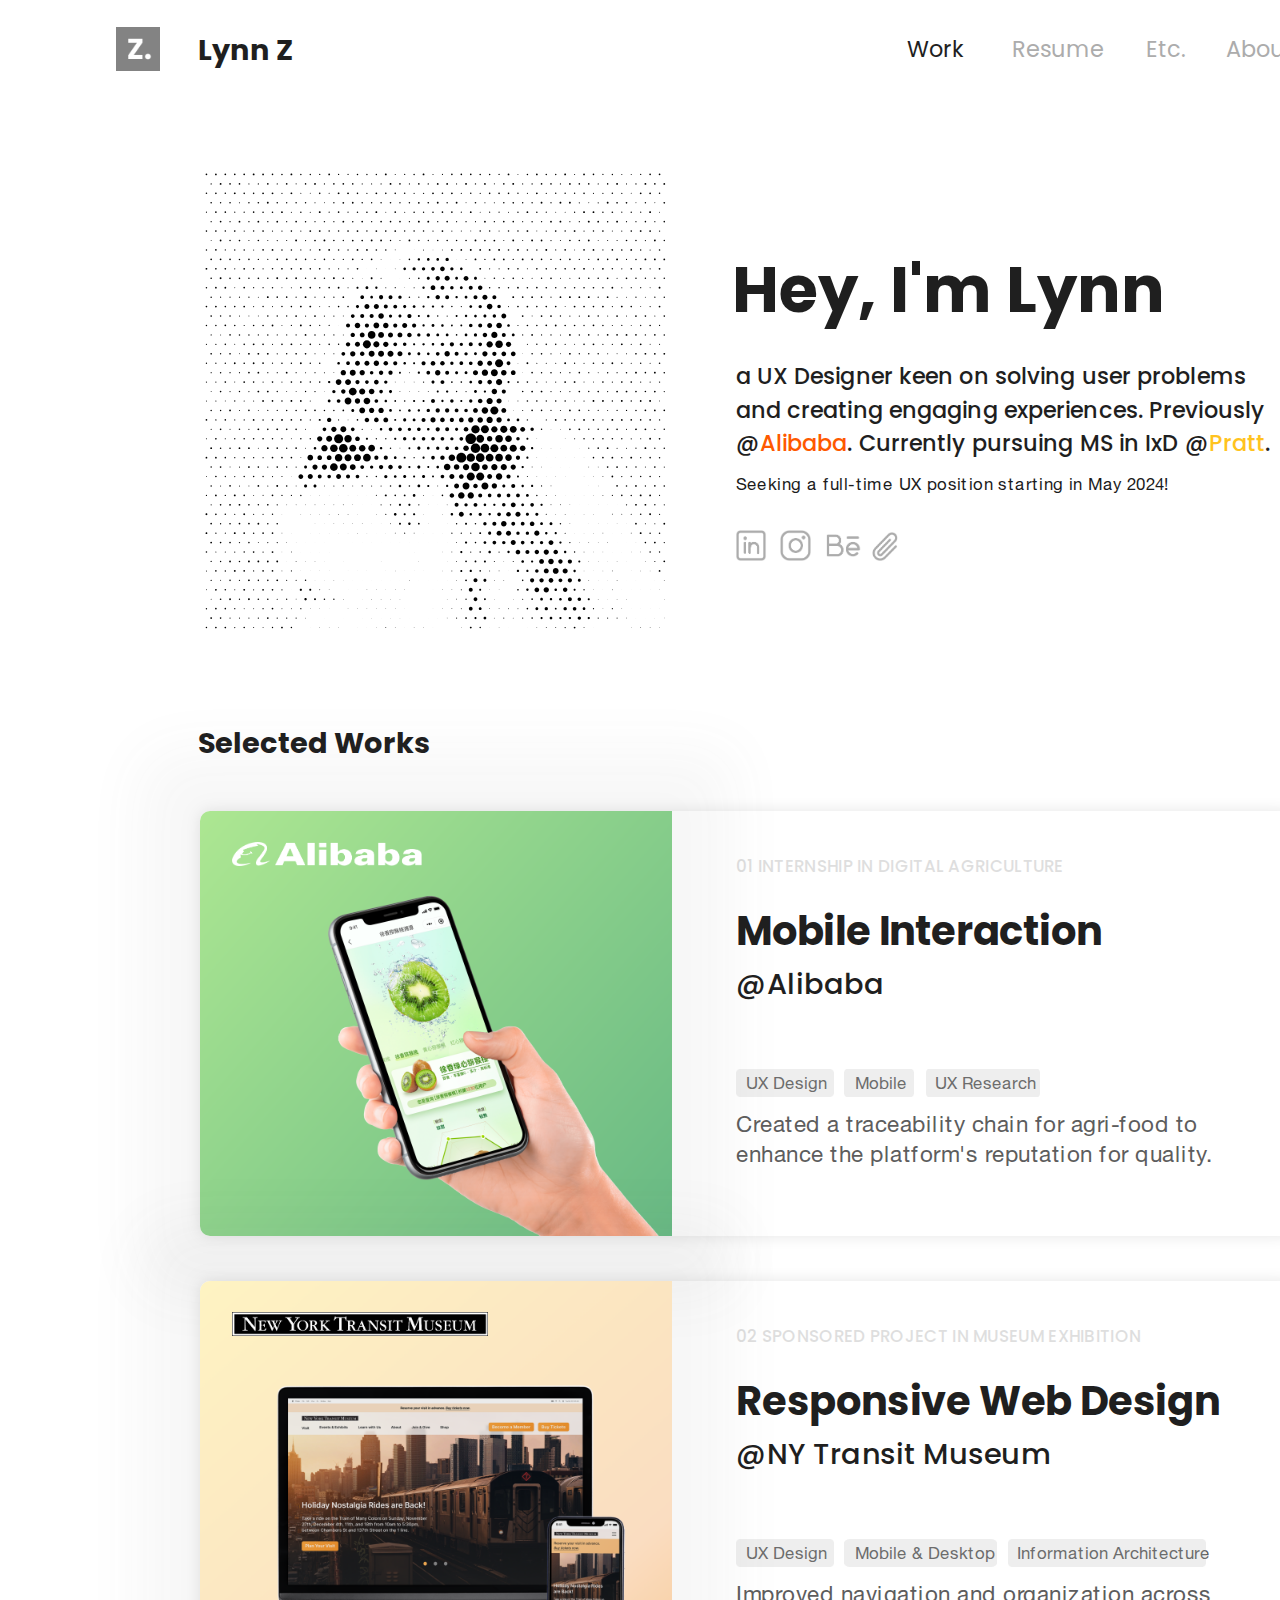
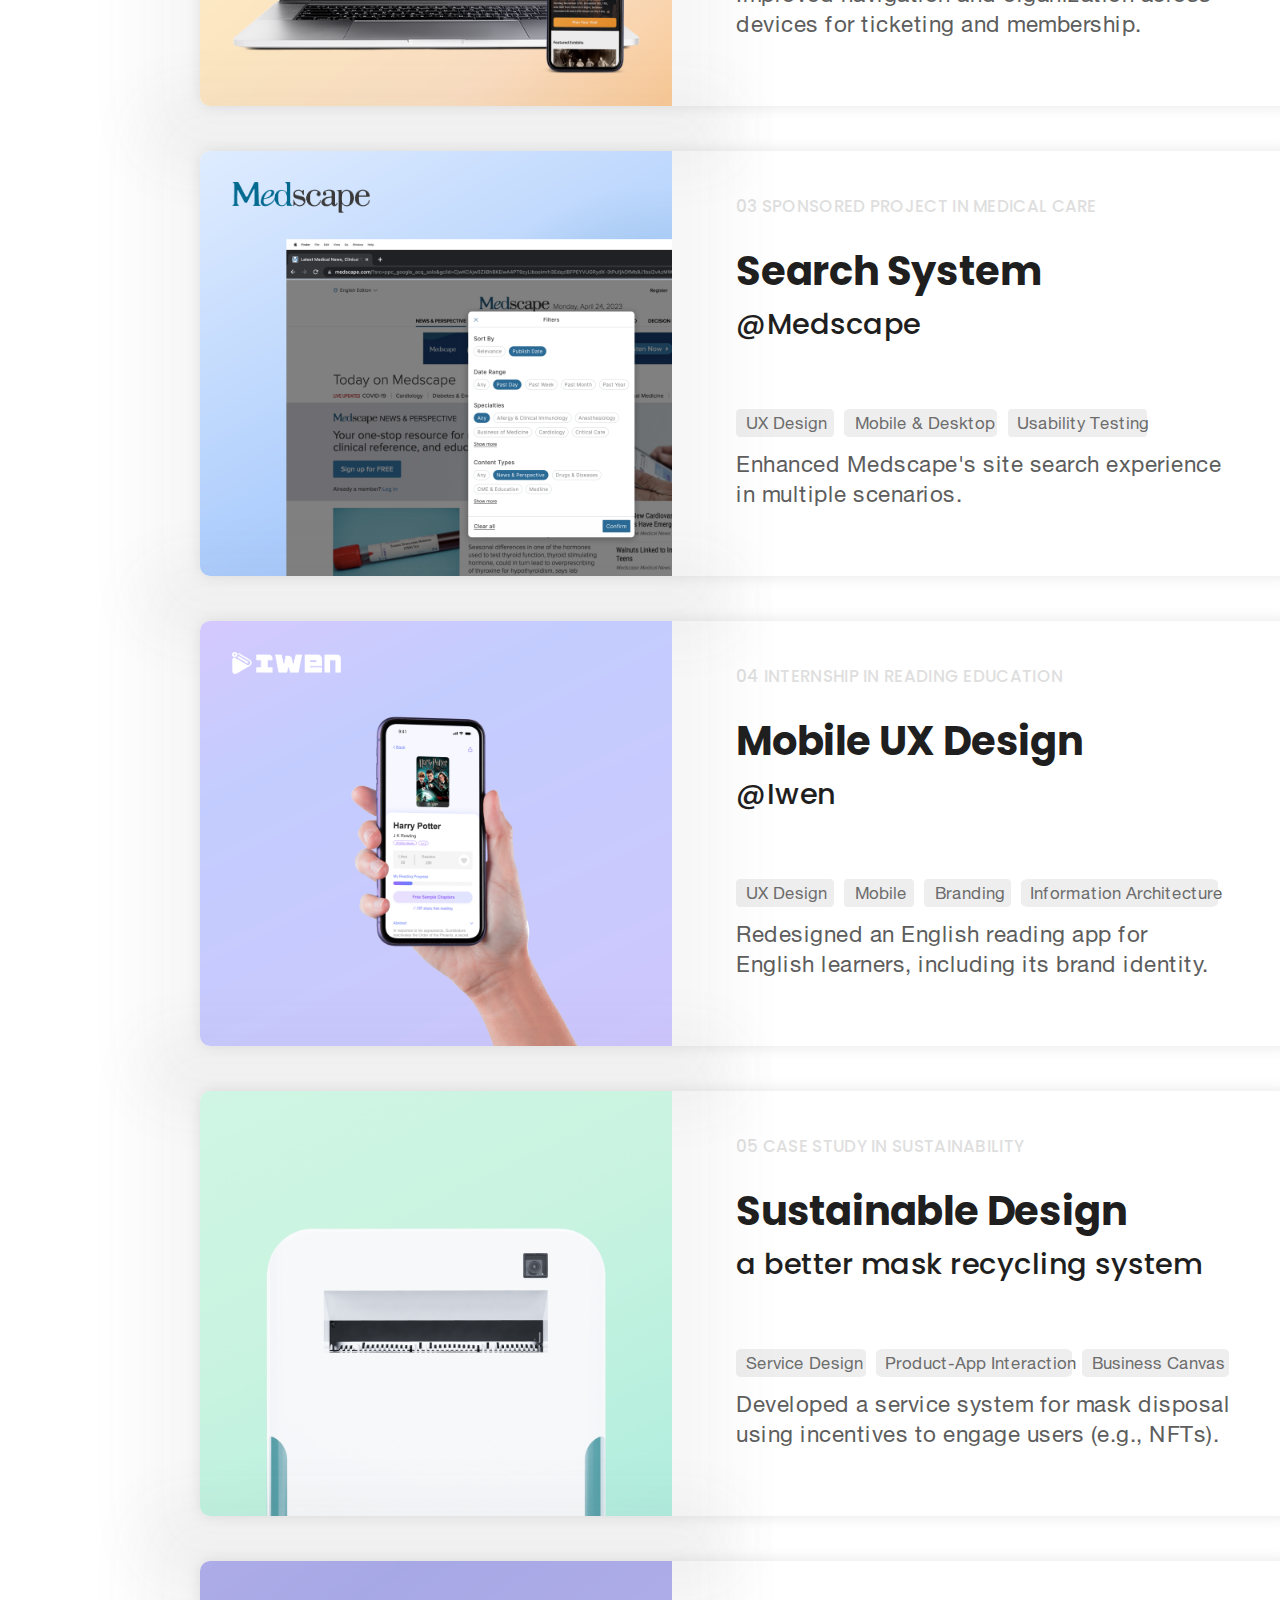
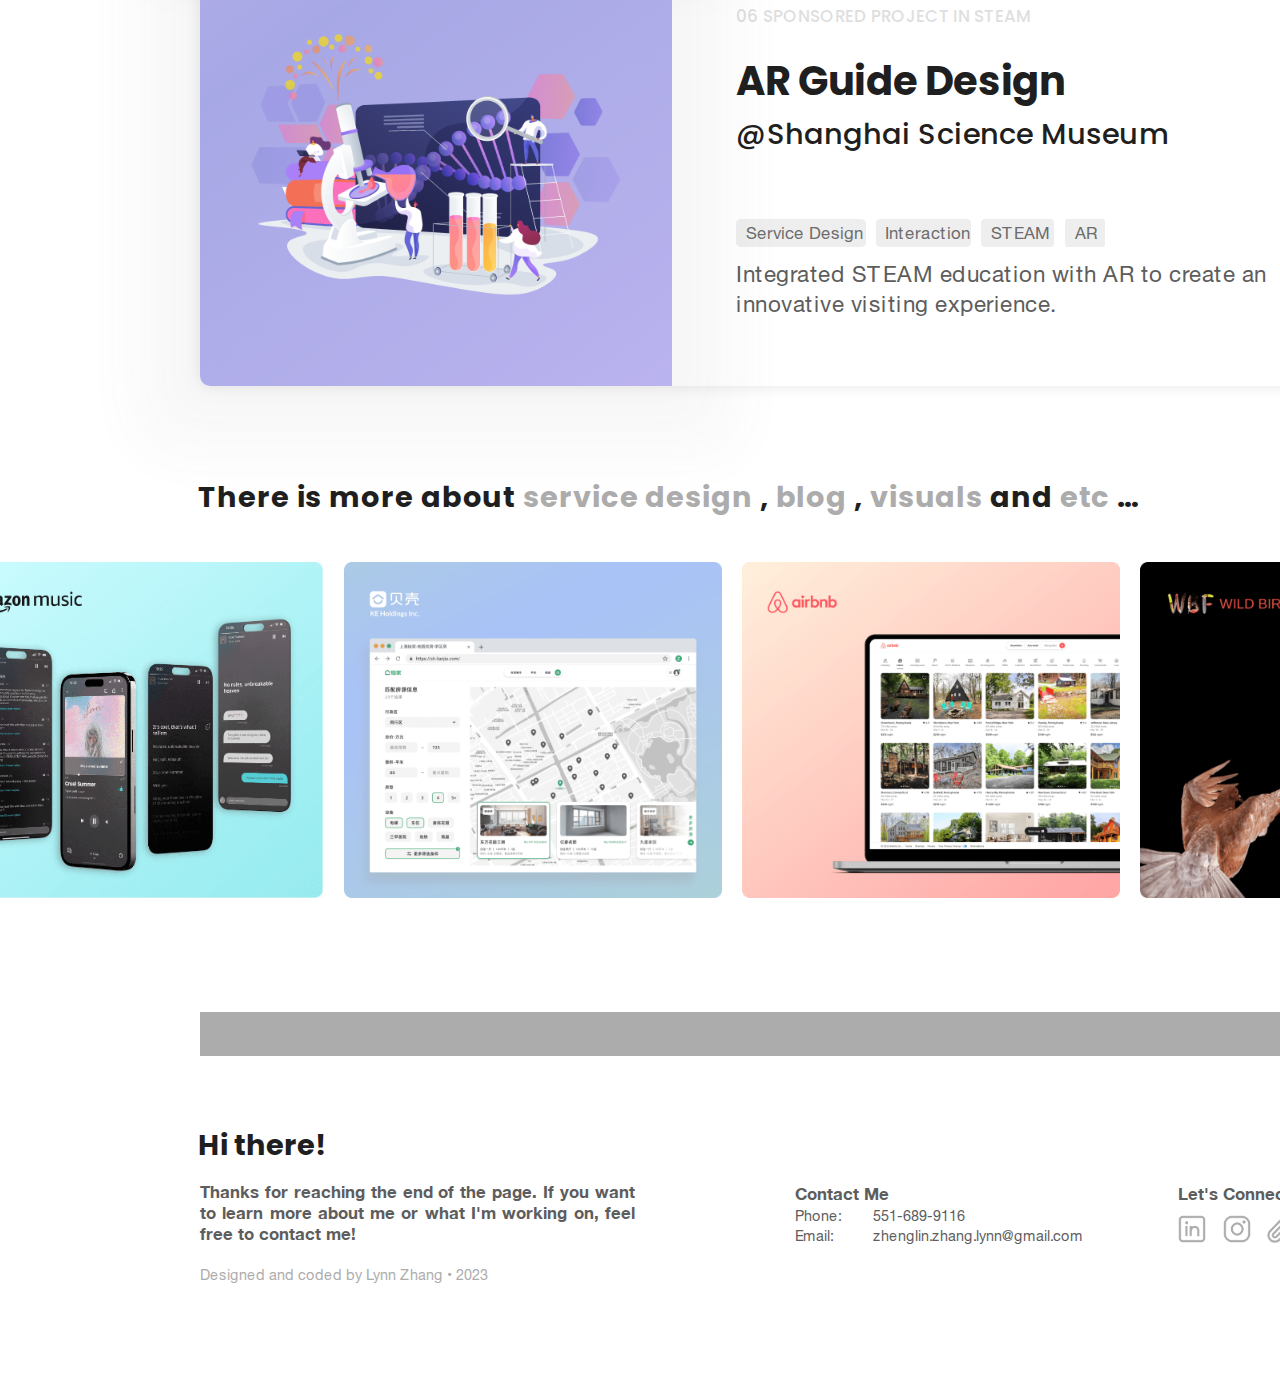
==== commit b803a98a: "update" ====
--- a/index.html
+++ b/index.html
@@ -126,7 +126,7 @@
                 01 INTERNSHIP IN DIGITAL AGRICULTURE</p>
             <p class="font3"
                 style="margin:323.6px 0 0 736.0px;letter-spacing: 0.5px;font-size:22.4px;line-height: 30.0px;width: 494.0px;">Created a
-                traceability chain for agro-food to enhance the platform's reputation for quality.</p>
+                traceability chain for agri-food to enhance the platform's reputation for quality.</p>
             <p class="font4" style="margin:285.6px 0 0 746px;color:#5d5d5d;">UX Design</p>
             <p class="font4" style="margin:285.6px 0 0 854.5px;color:#5d5d5d;">Mobile</p>
             <p class="font4" style="margin:285.6px 0 0 935.4px;color:#5d5d5d;">UX Research</p>
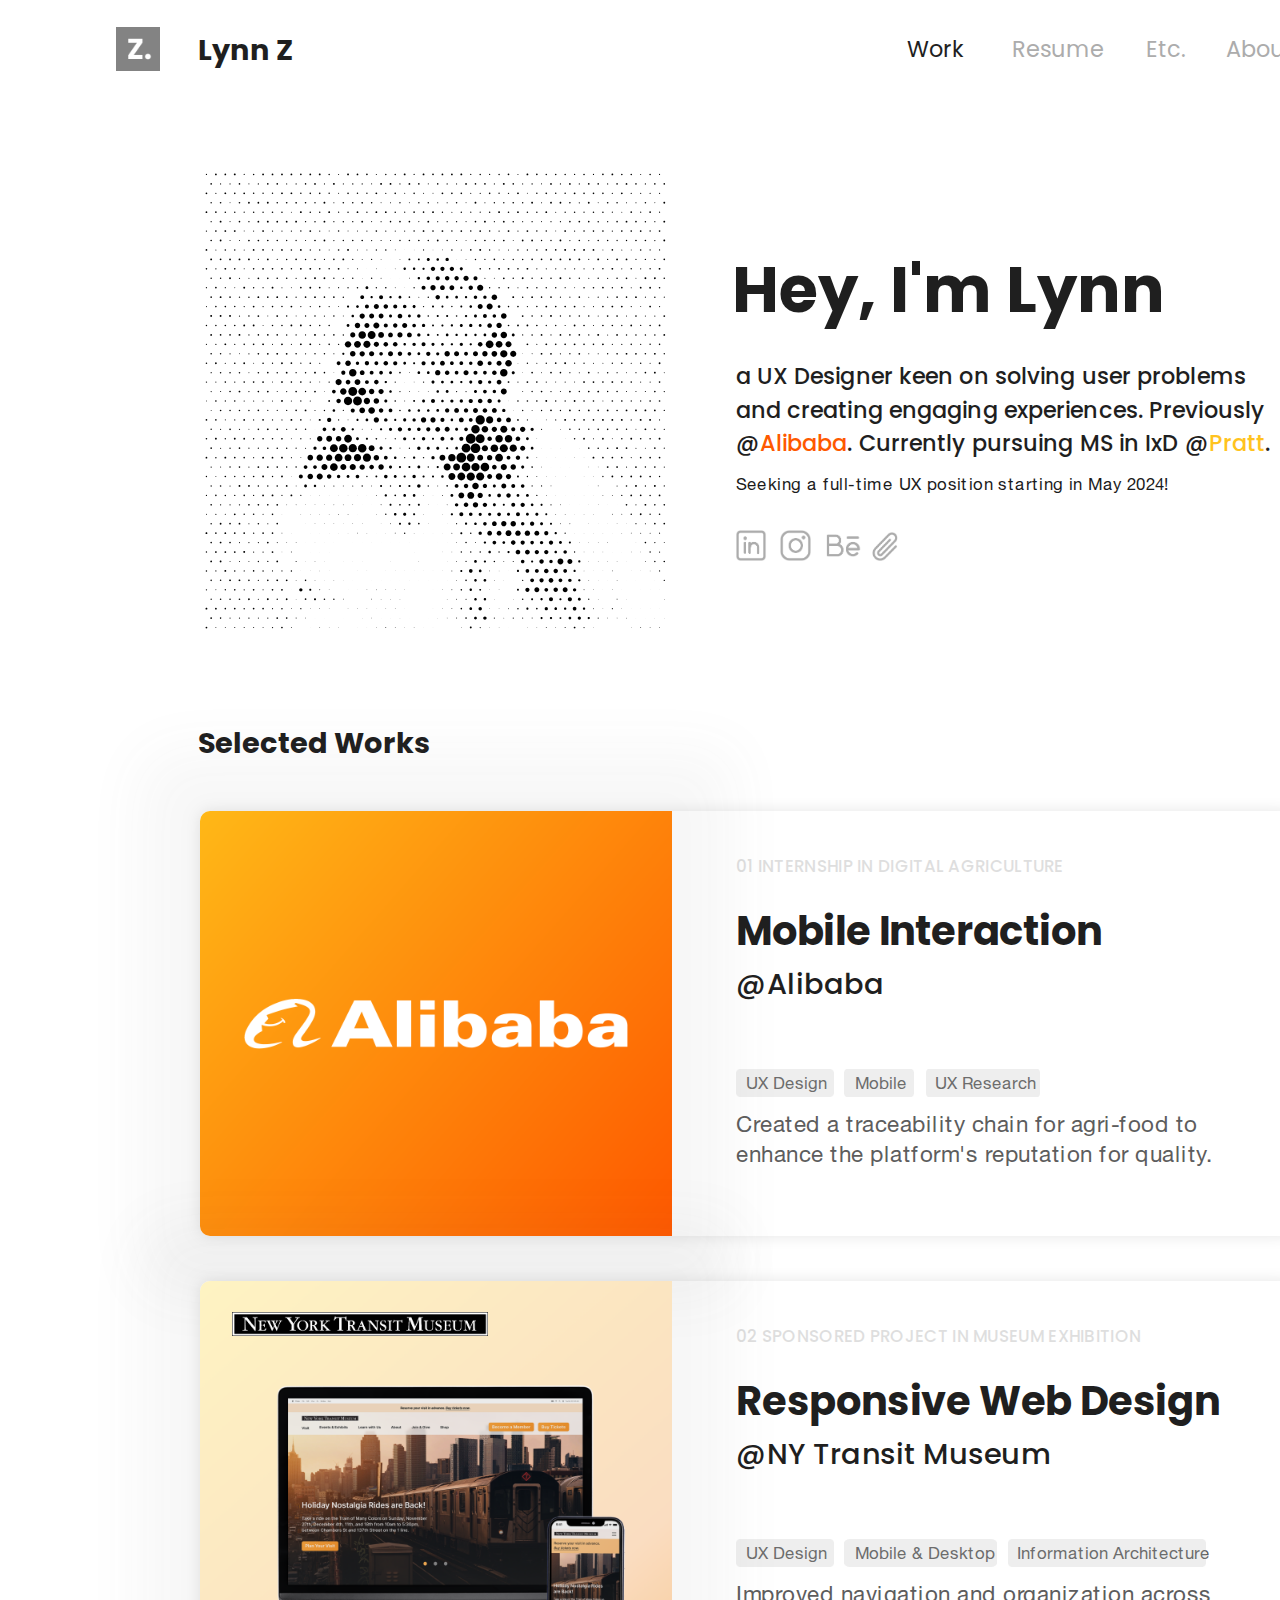
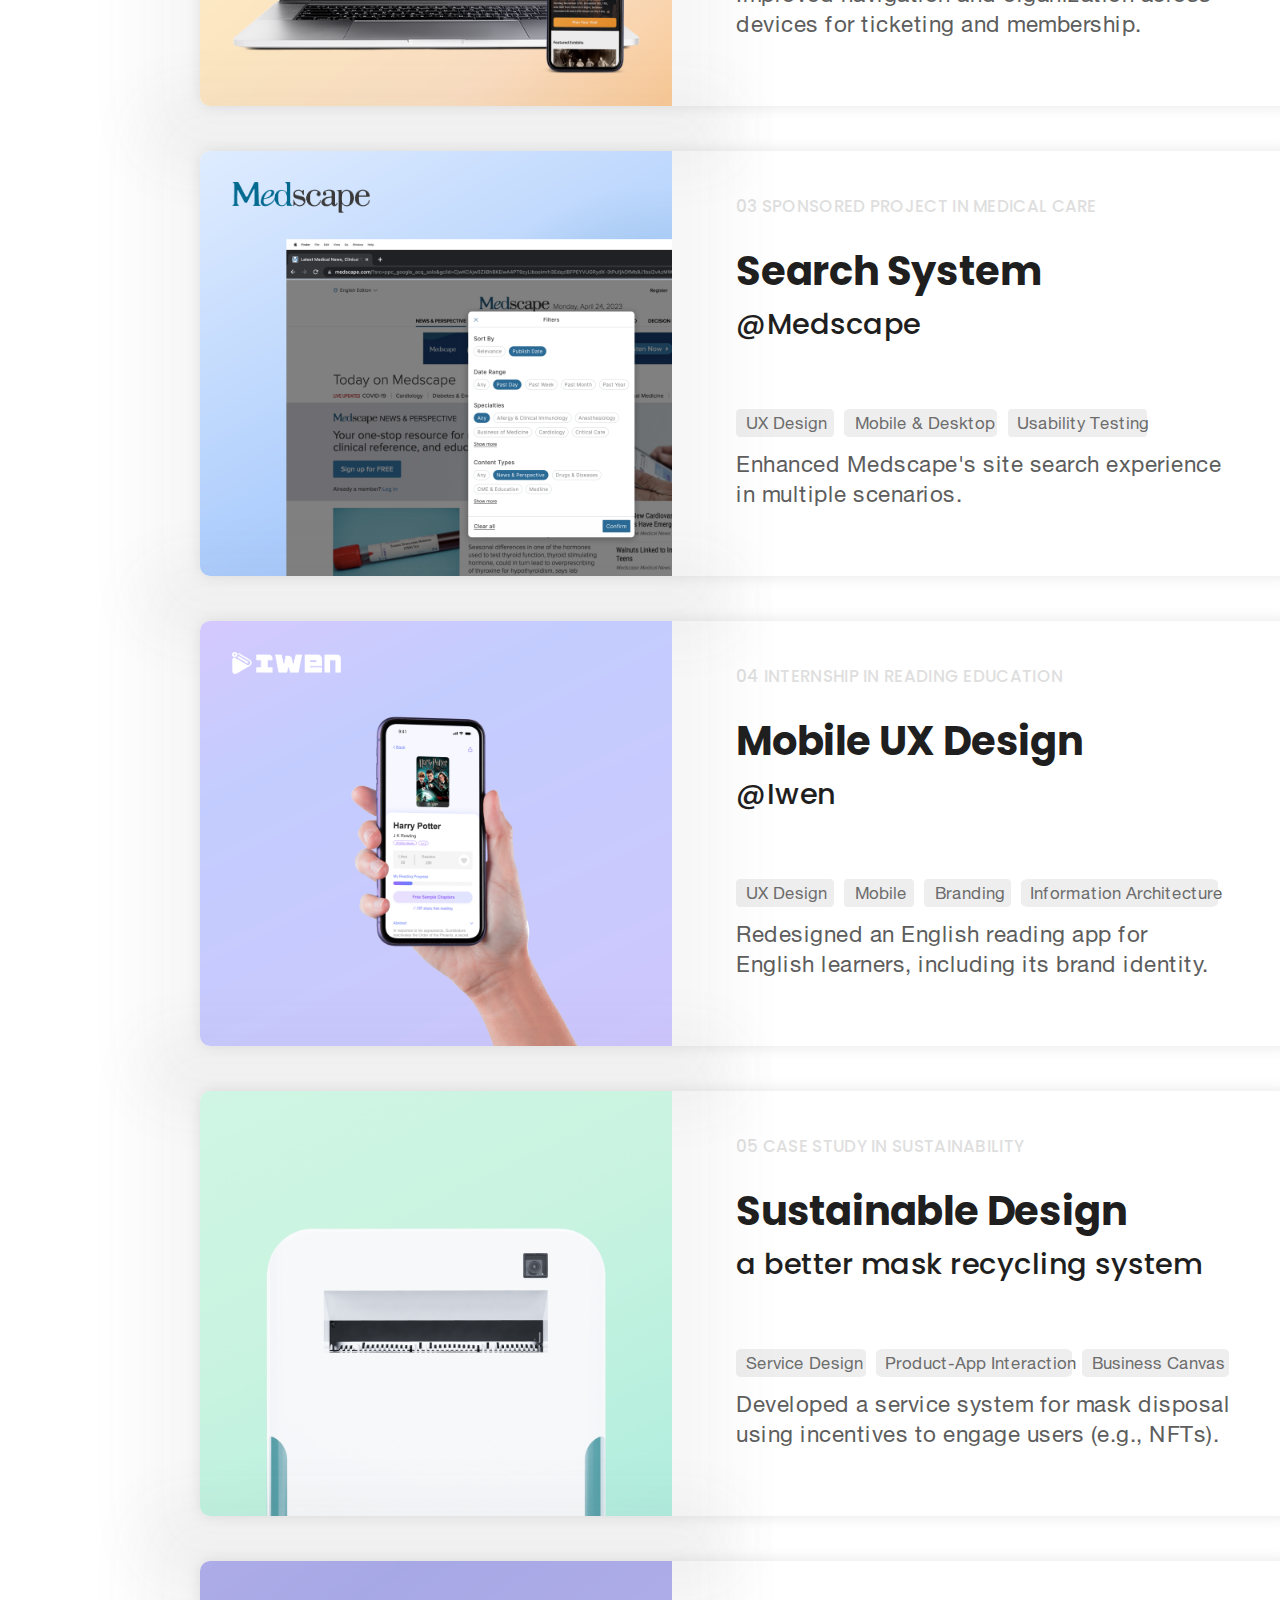
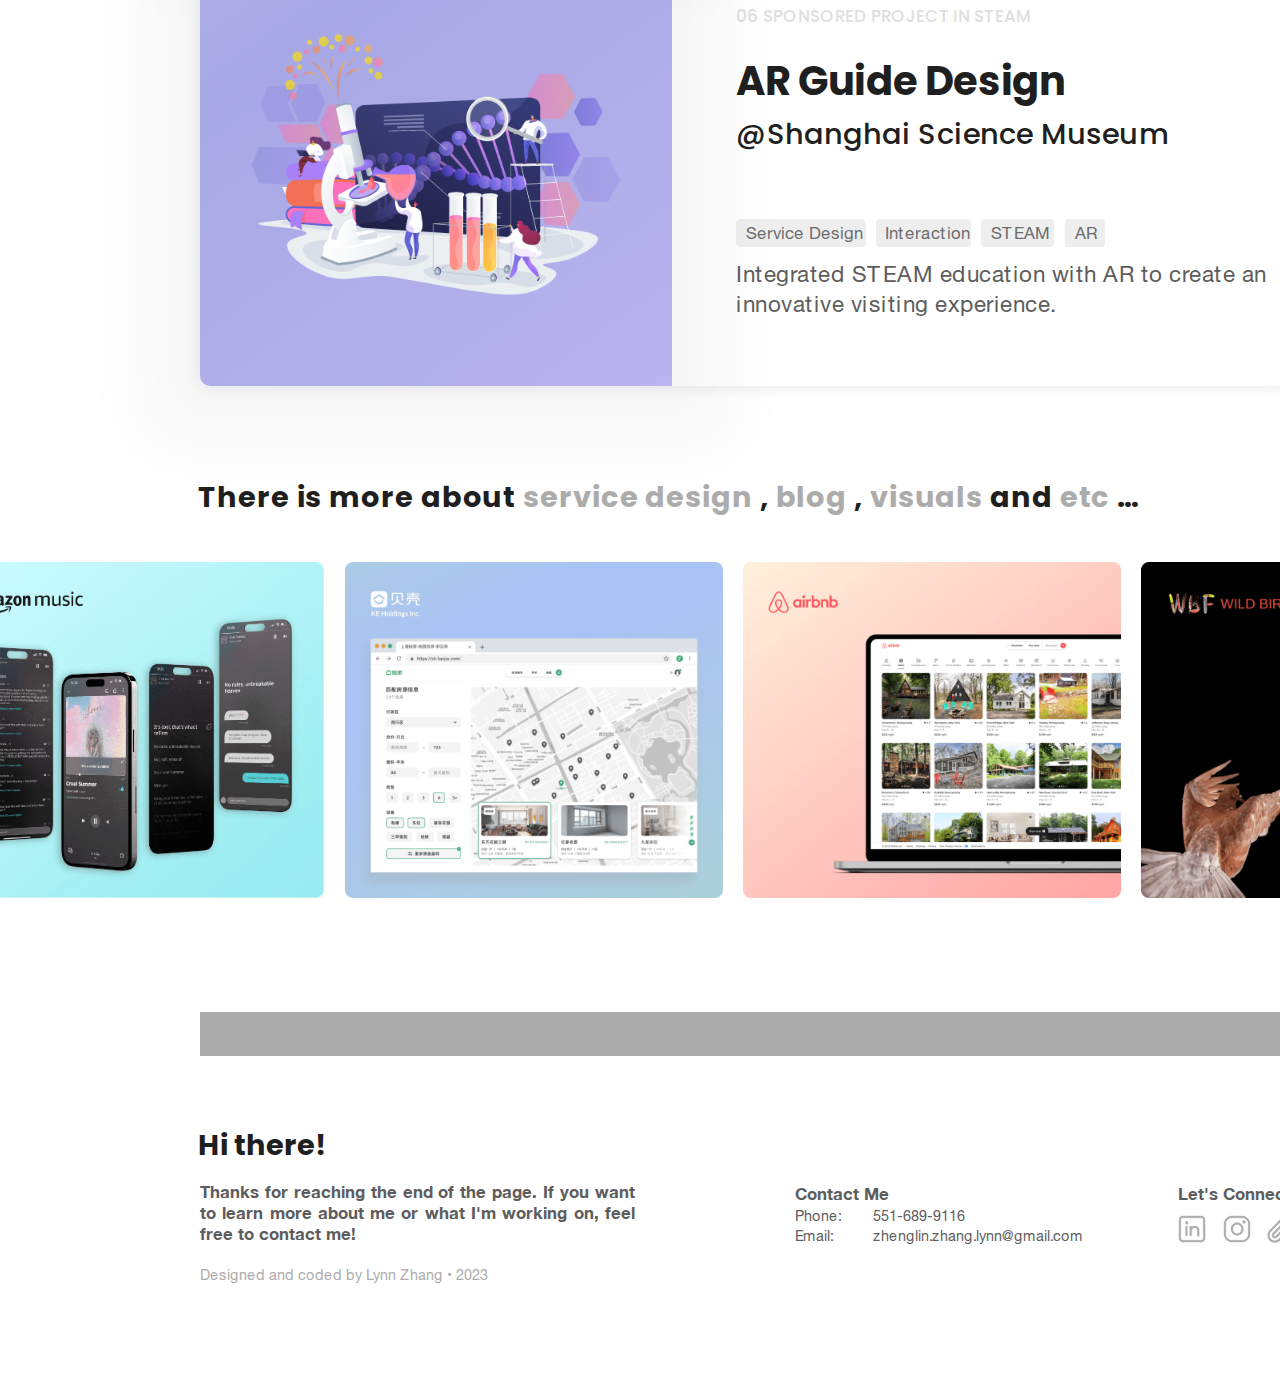
==== commit d372c540: "update" ====
--- a/index.html
+++ b/index.html
@@ -110,8 +110,8 @@
                         style="position: static;">
                 </a>
             </div>
-            <img alt="pic" src="./static/image/cover/ali_logo.png"
-                style="position: absolute;margin: 56px 0 0 -440px;width: 190.4px;">
+            <!-- <img alt="pic" src="./static/image/cover/ali_logo.png"
+                style="position: absolute;margin: 56px 0 0 -440px;width: 190.4px;"> -->
             <img alt="pic" src="./static/image/cover/ali_square.png" id="ali_highlight"
                 style="width:0;height:19.2px;margin:152px 0 0 63.8px">
             <a href="AlibabaDigitalAgriculture.html">
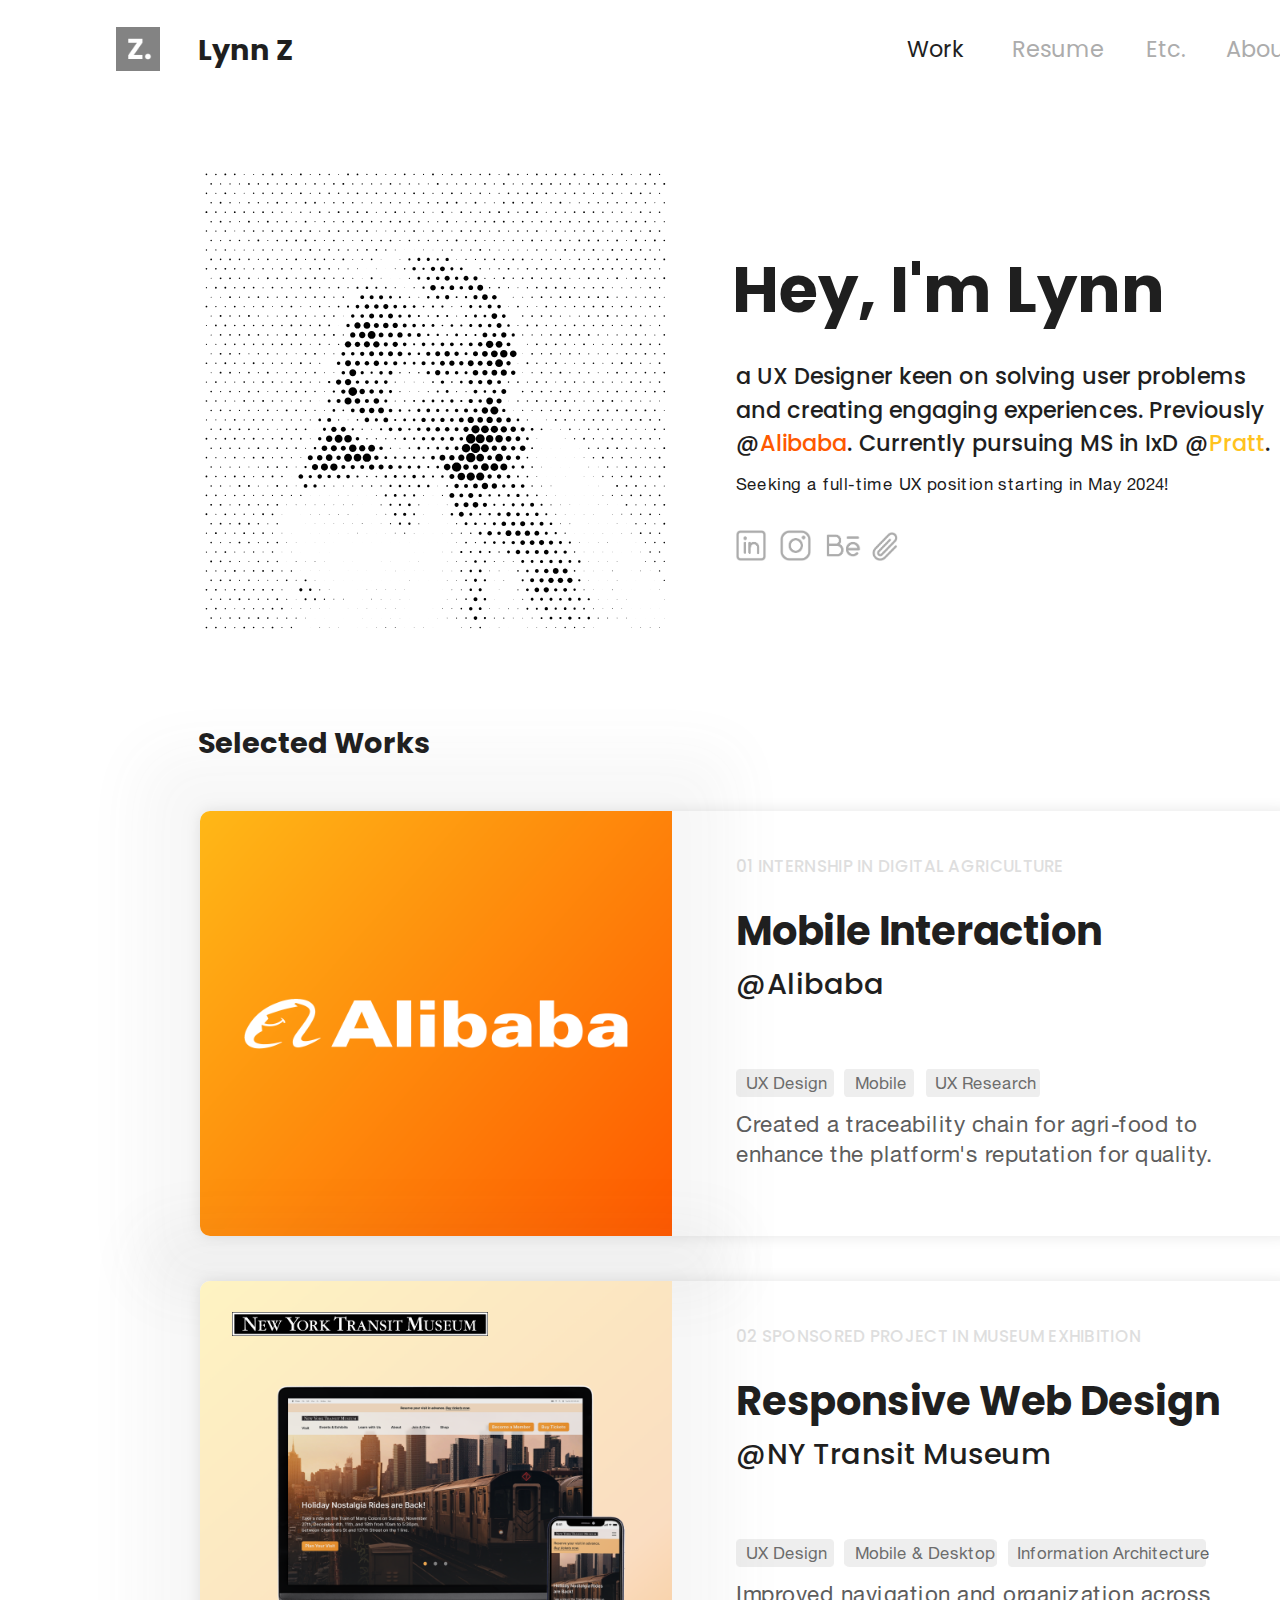
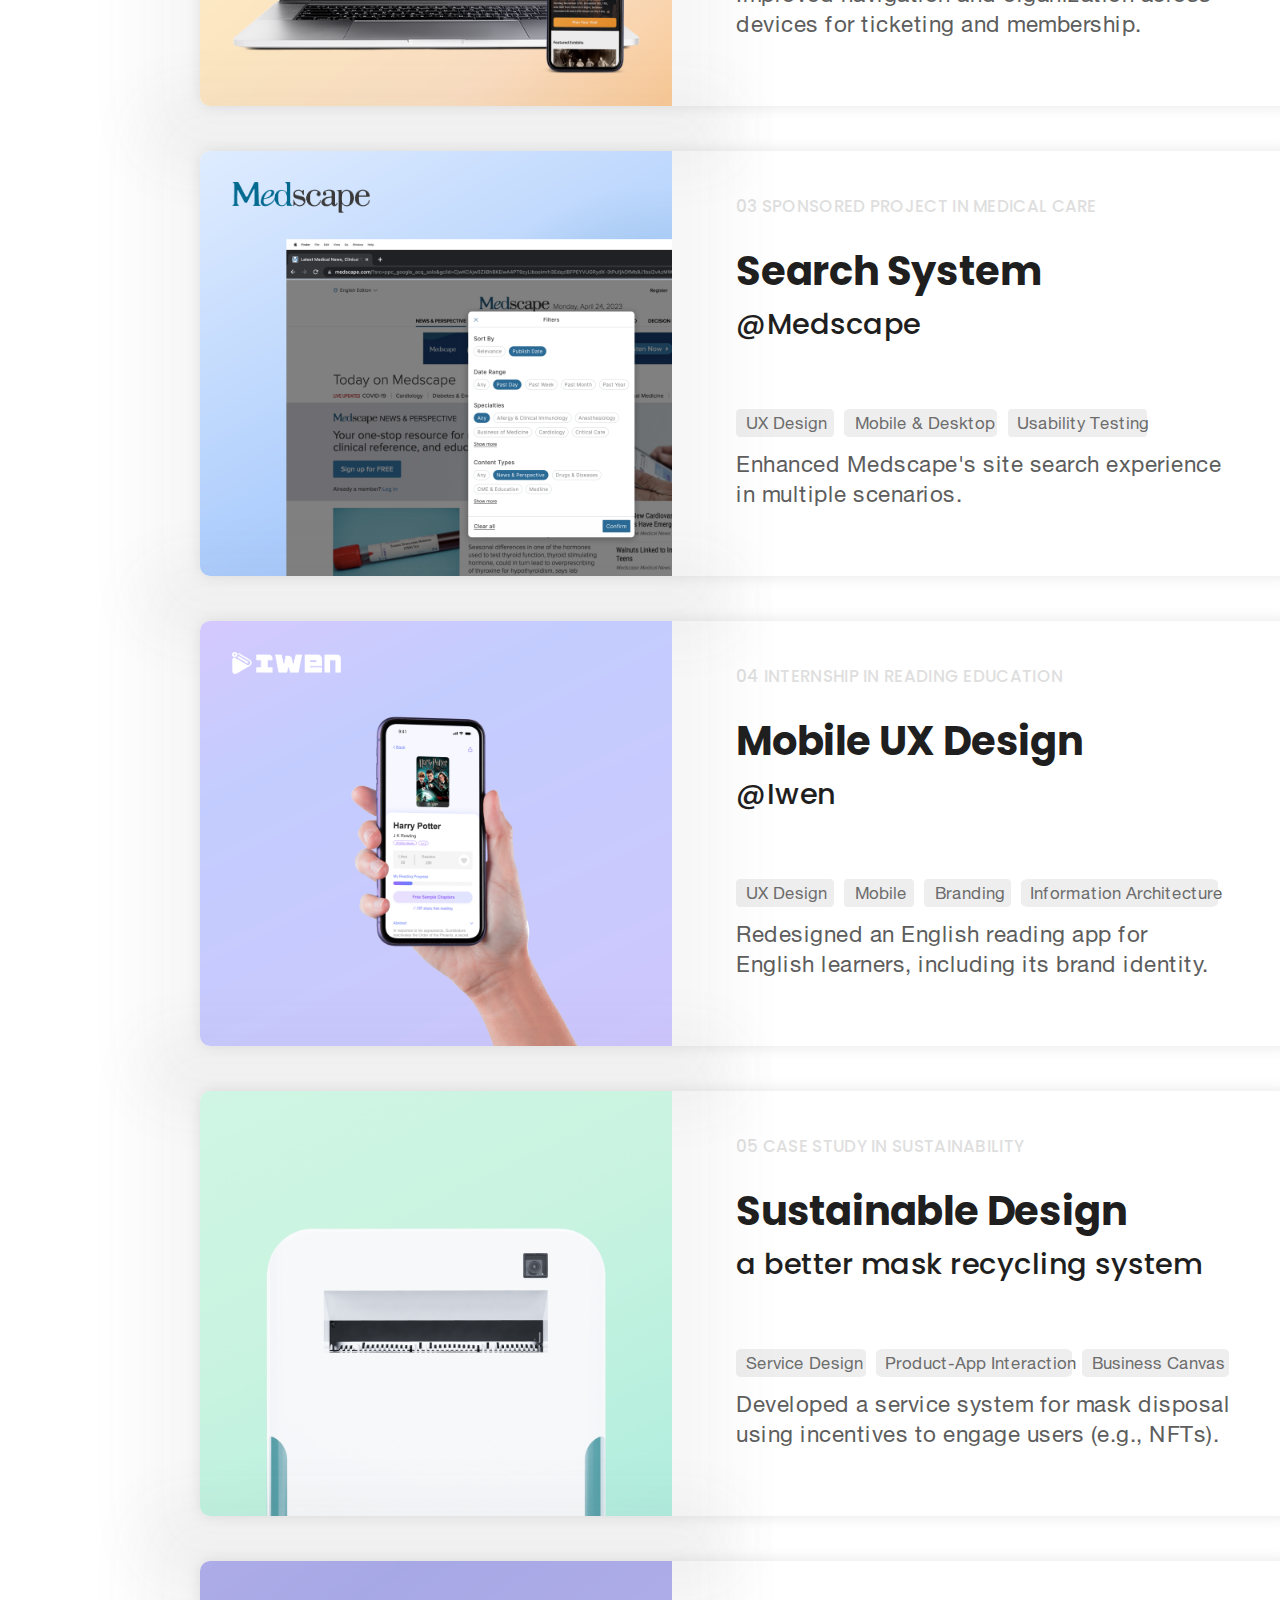
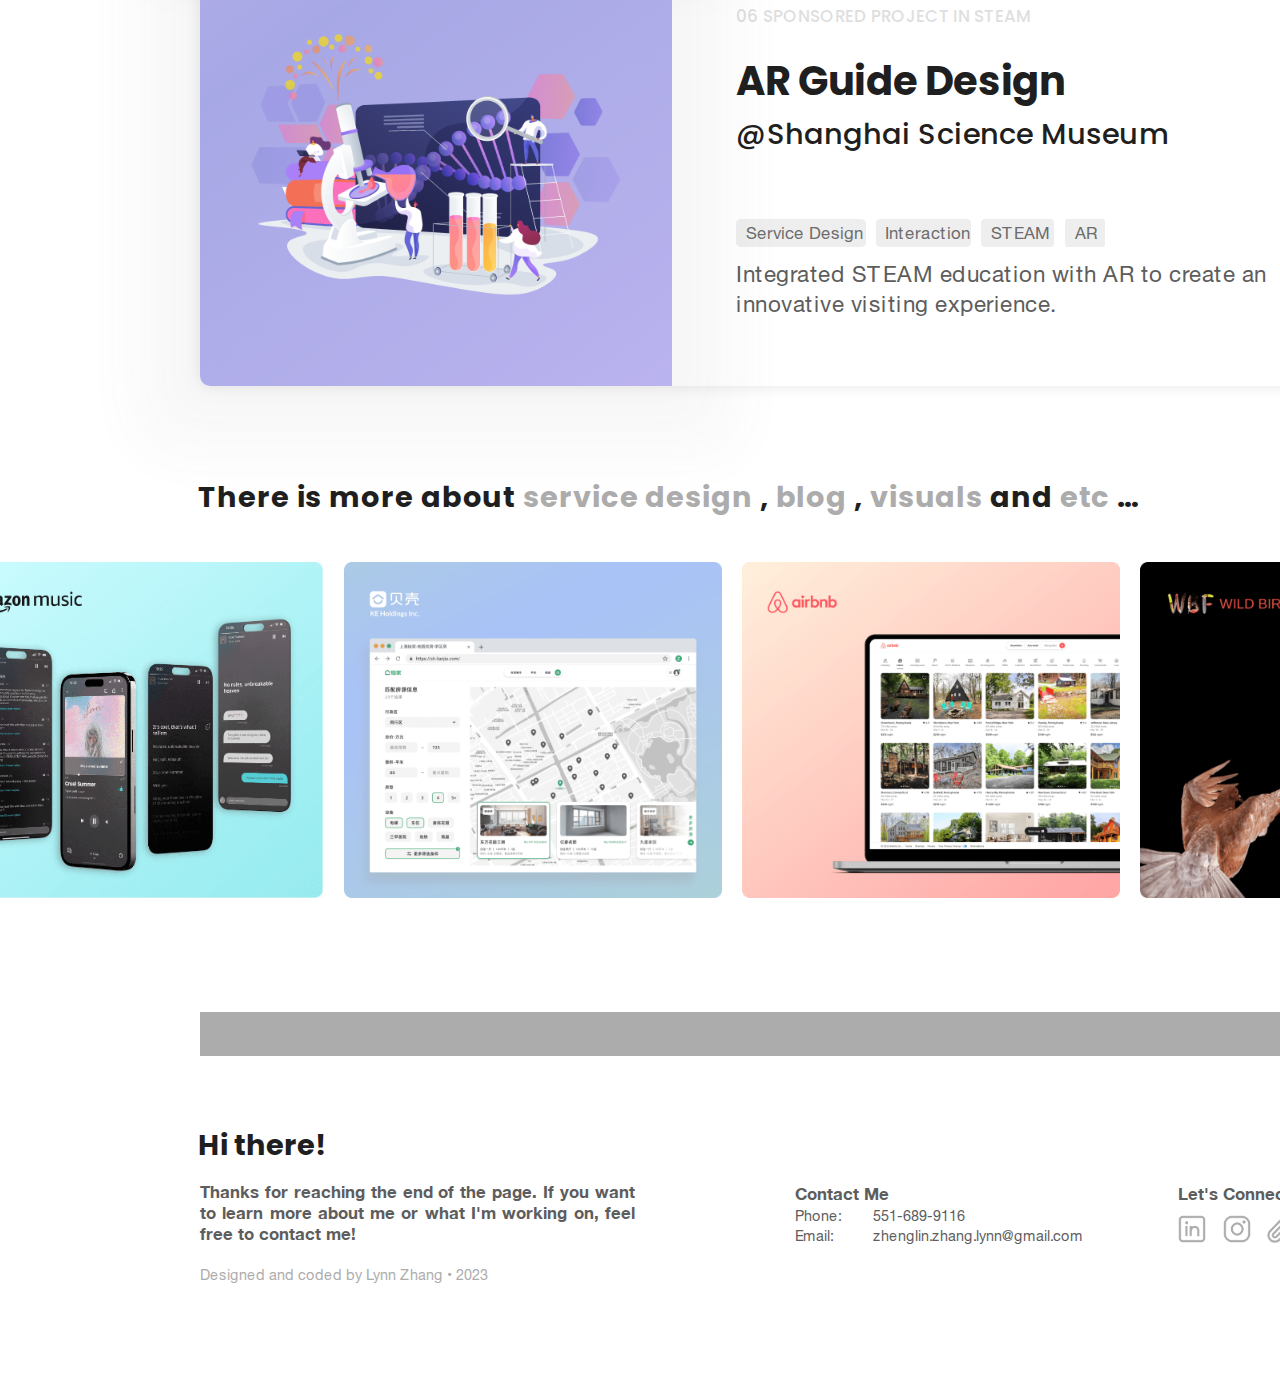
==== commit 3f83fb09: "update" ====
--- a/index.html
+++ b/index.html
@@ -55,7 +55,7 @@
         <a href="/">
             <p class="font2" style="margin:33.0px 0 0 906.8px" id="lig11">Work</p>
         </a>
-        <a target="_blank" href="https://drive.google.com/file/d/12E1yNABx81Sy1xSxnOS5DlRAV5rs6XEr/view?usp=share_link">
+        <a target="_blank" href="https://drive.google.com/file/d/1lLwPq6N-QanosX-AIkl_WC8cvEe7j_st/view?usp=drive_link">
             <p class="font3" style="margin:33.0px 0 0 1012.4px" id="lig22">Resume</p>
         </a>
         <a href="./etc.html">
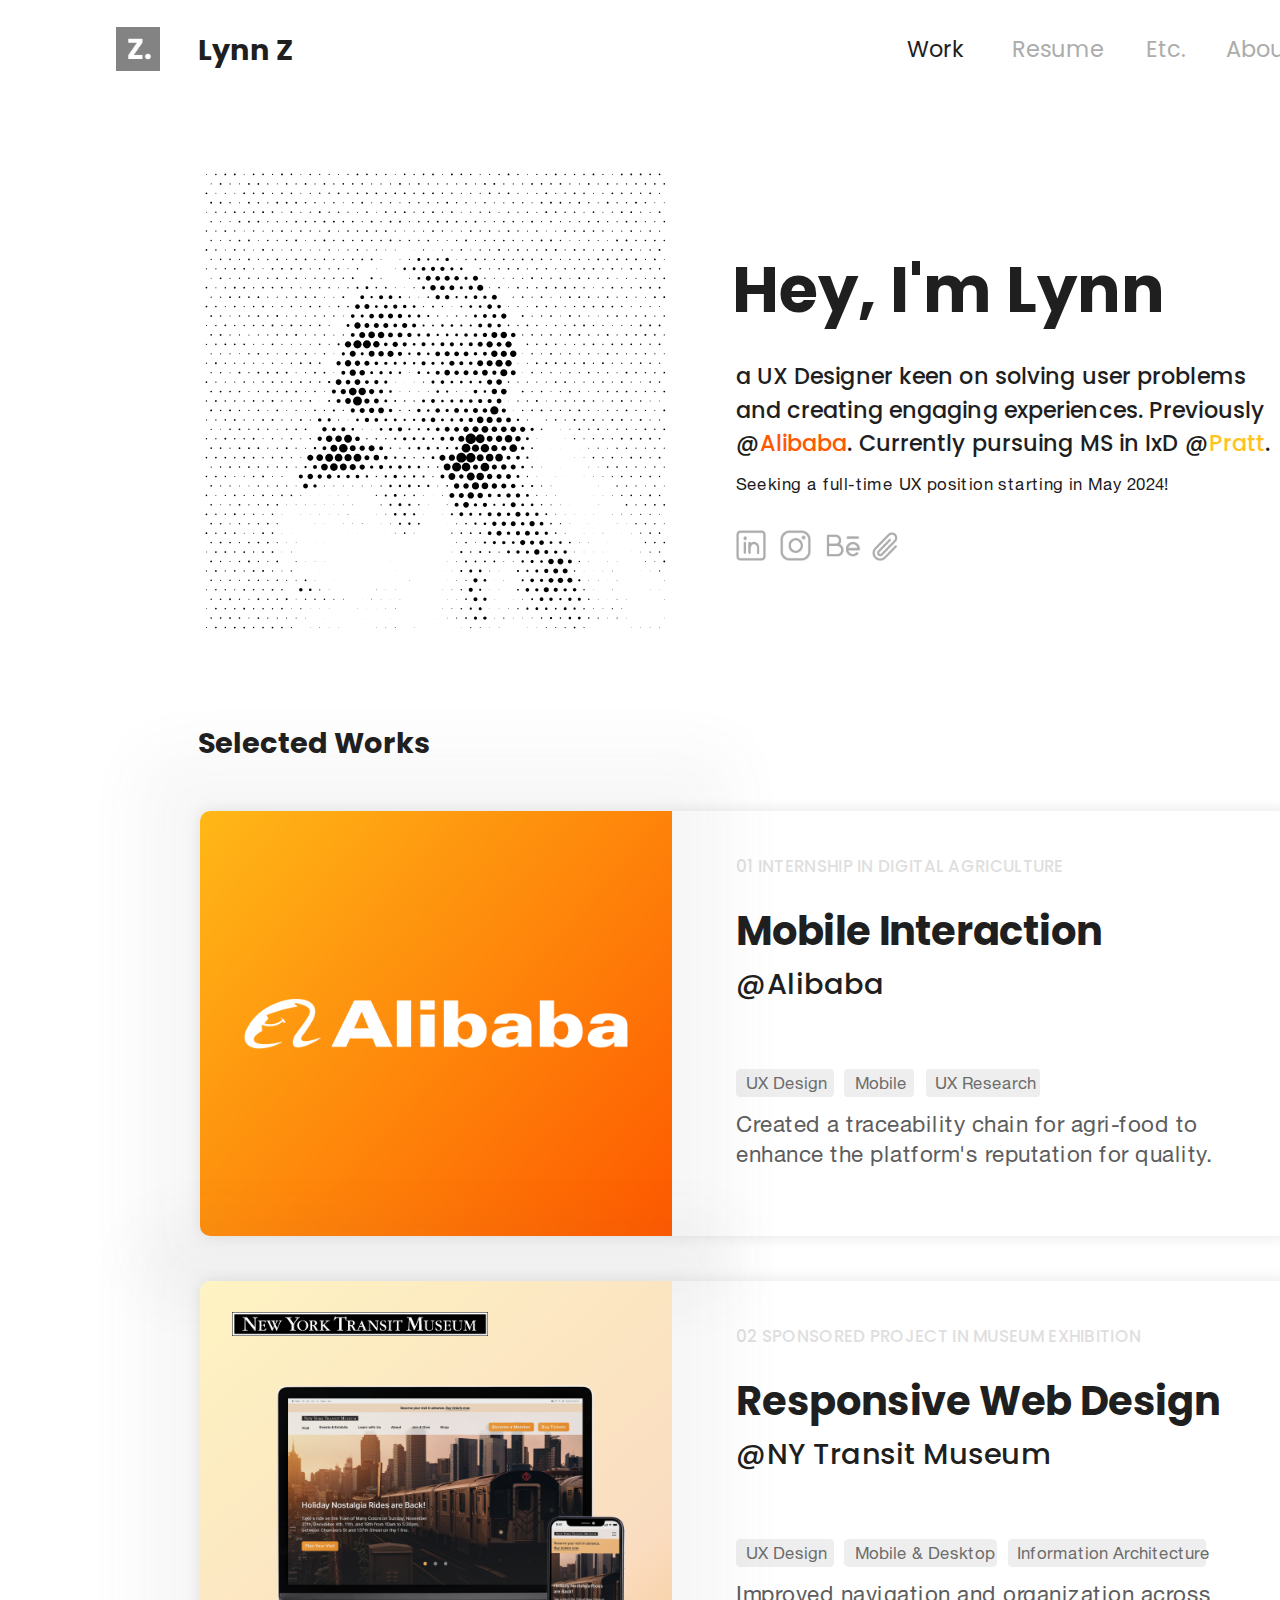
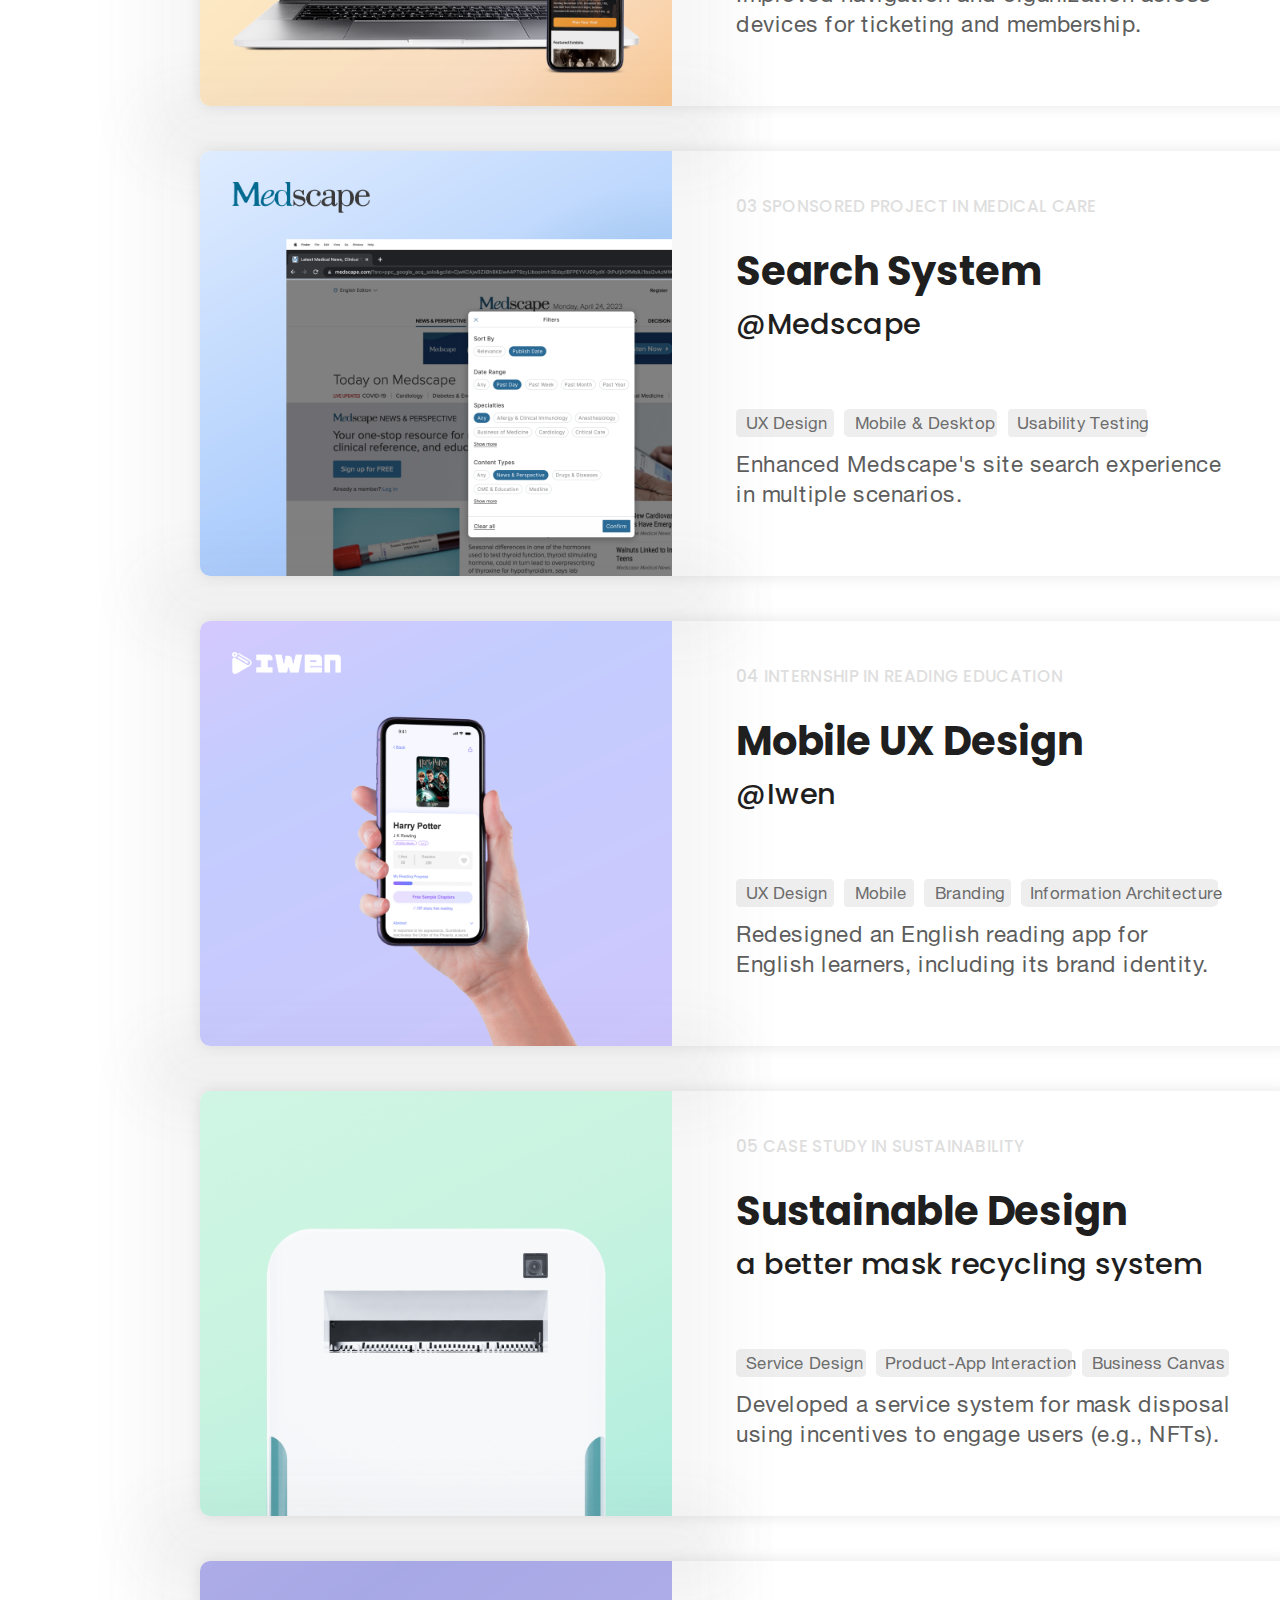
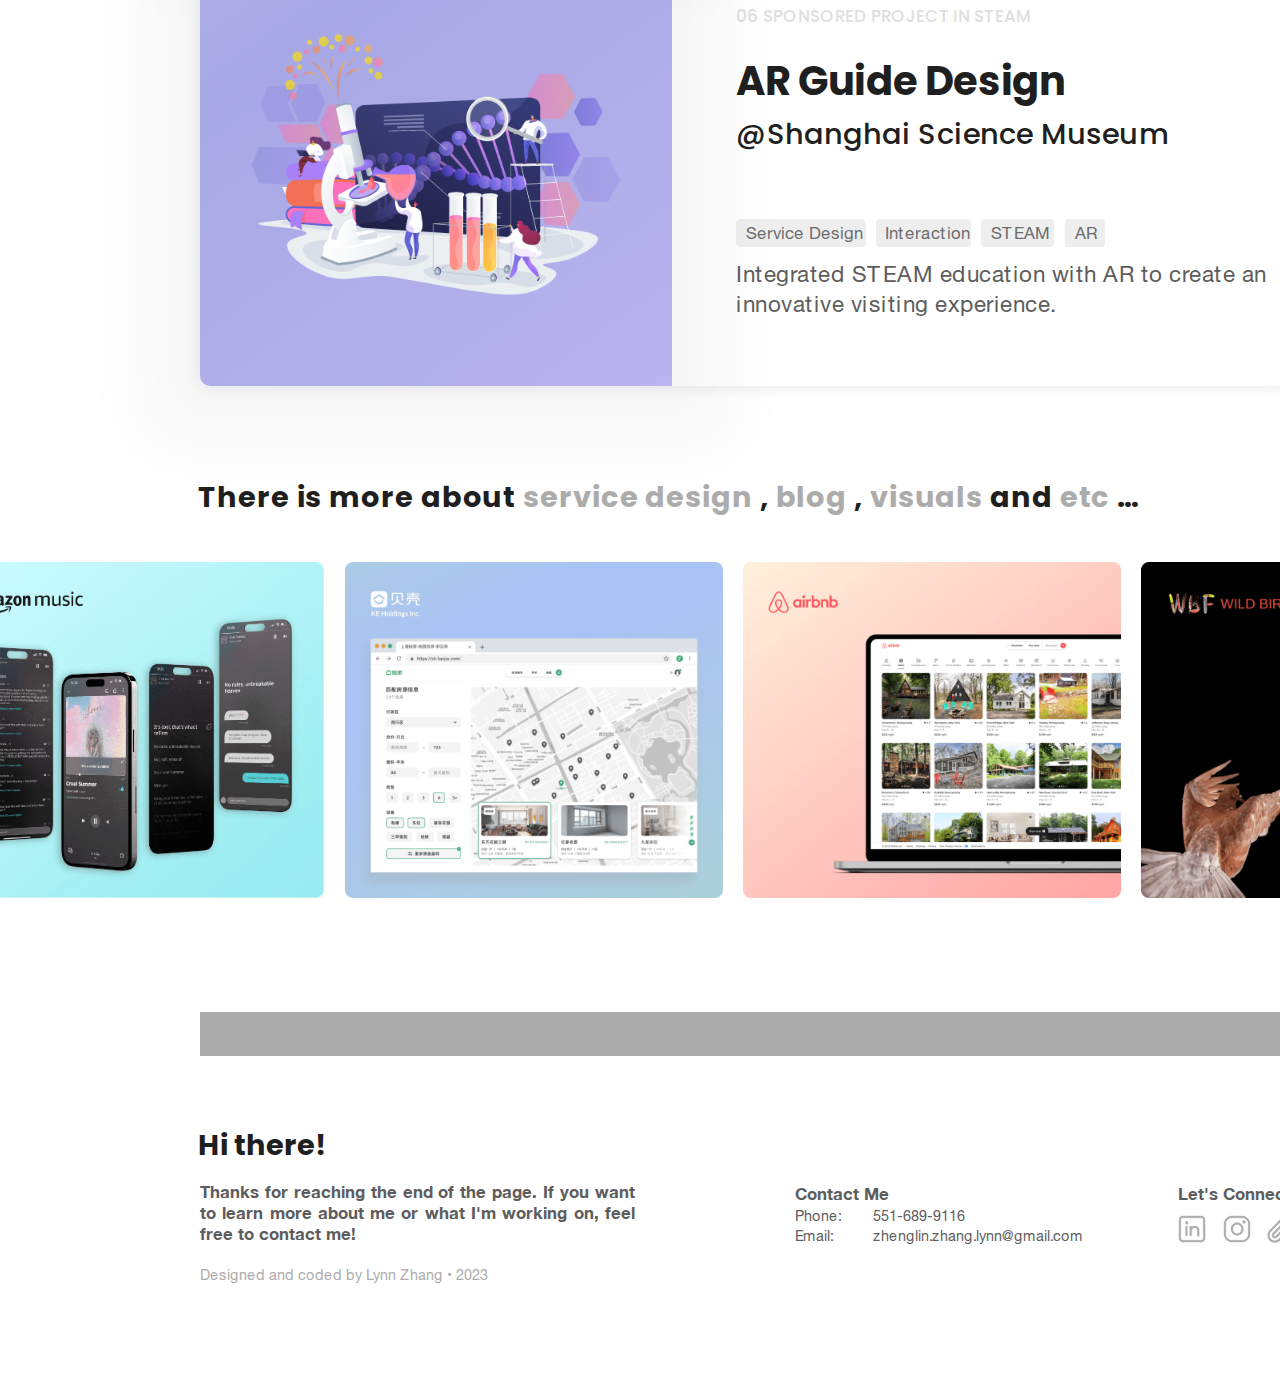
==== commit caf25af1: "update" ====
--- a/index.html
+++ b/index.html
@@ -55,7 +55,7 @@
         <a href="/">
             <p class="font2" style="margin:33.0px 0 0 906.8px" id="lig11">Work</p>
         </a>
-        <a target="_blank" href="https://drive.google.com/file/d/1lLwPq6N-QanosX-AIkl_WC8cvEe7j_st/view?usp=drive_link">
+        <a target="_blank" href="https://drive.google.com/file/d/1lLwPq6N-QanosX-AIkl_WC8cvEe7j_st/view?usp=sharing">
             <p class="font3" style="margin:33.0px 0 0 1012.4px" id="lig22">Resume</p>
         </a>
         <a href="./etc.html">
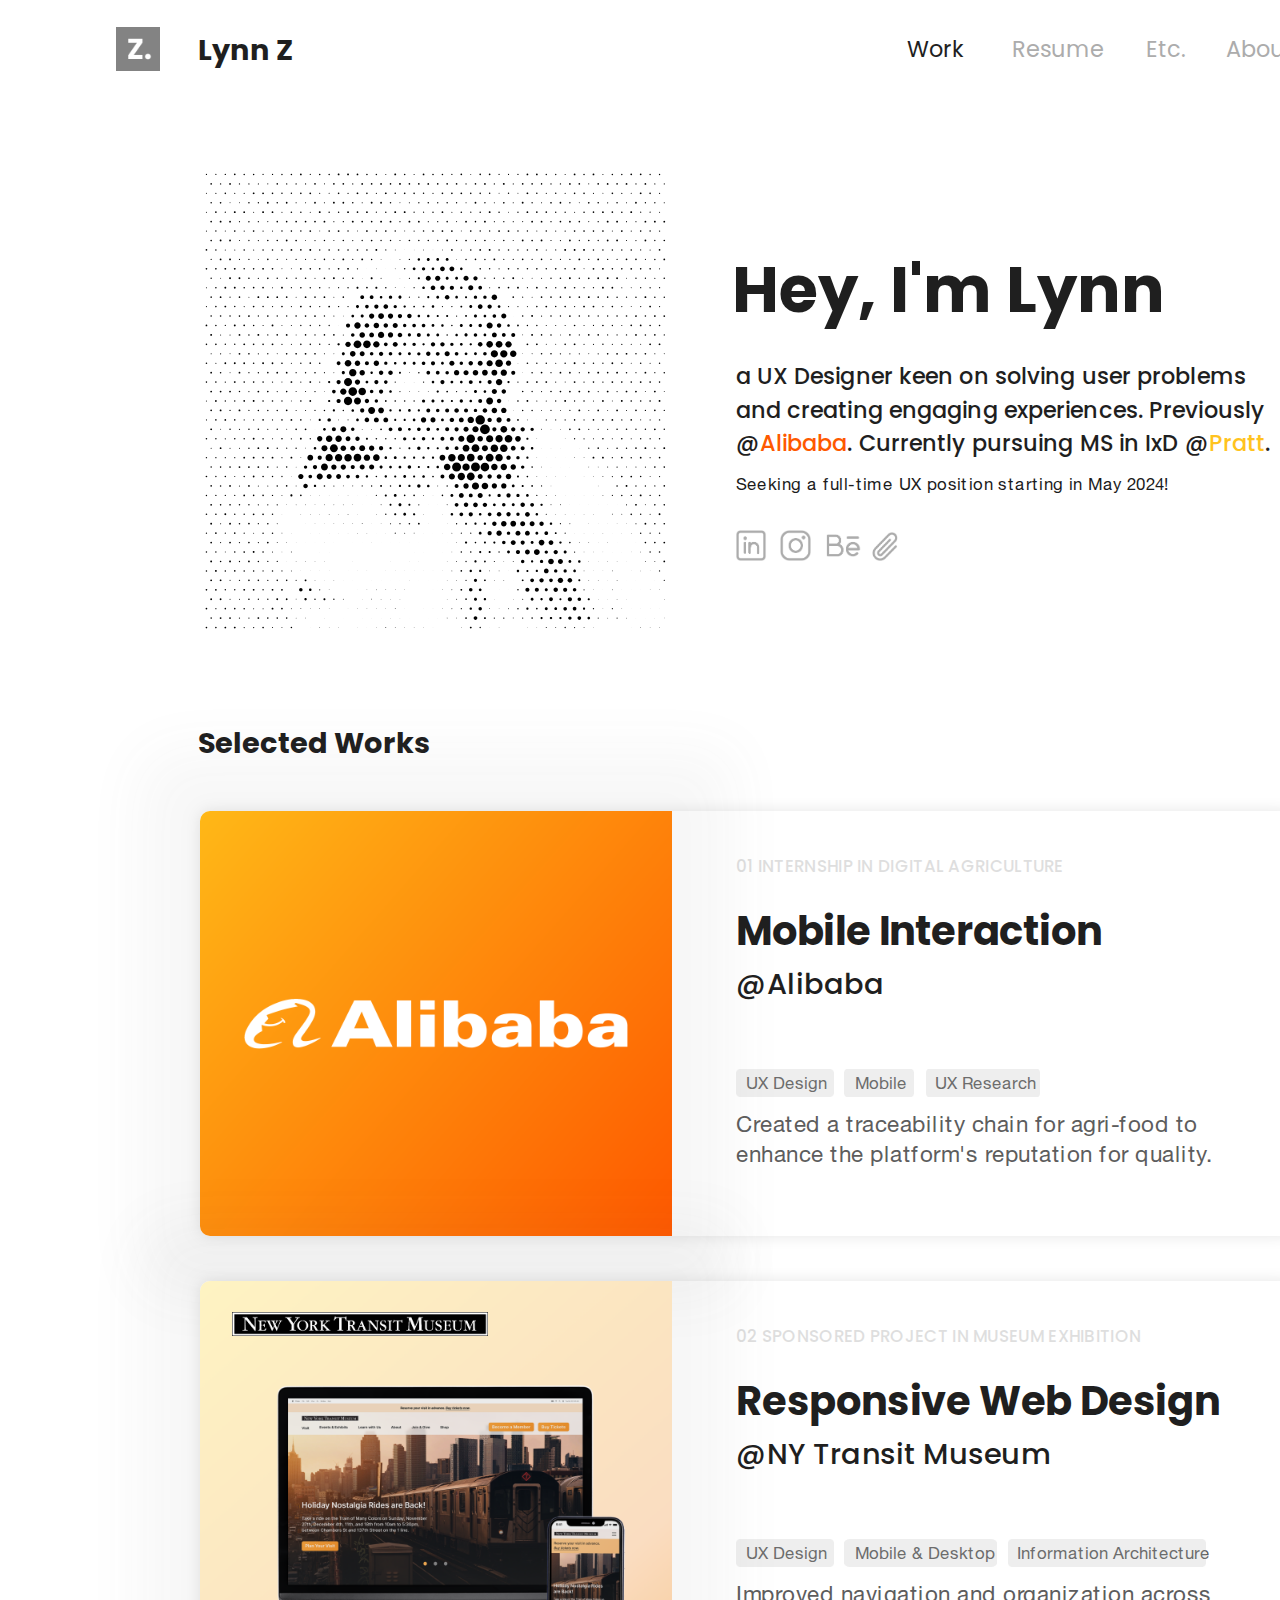
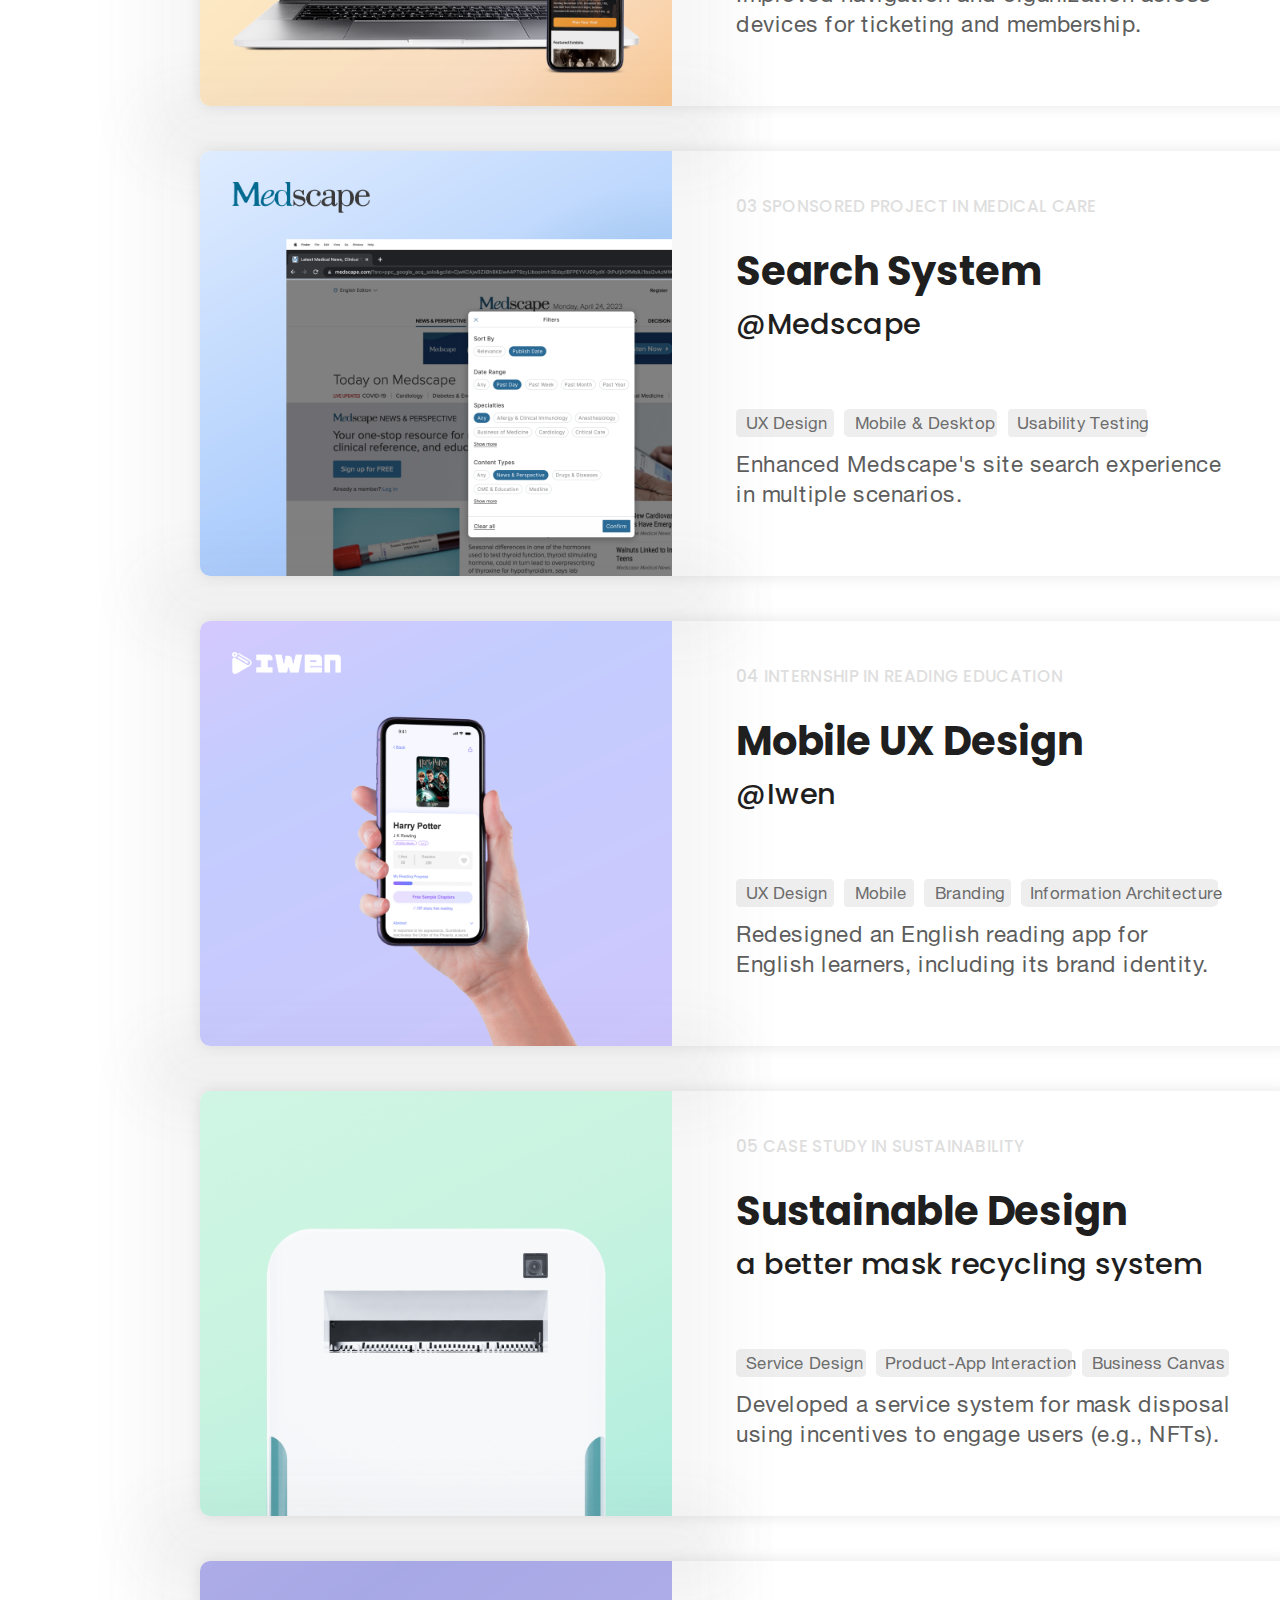
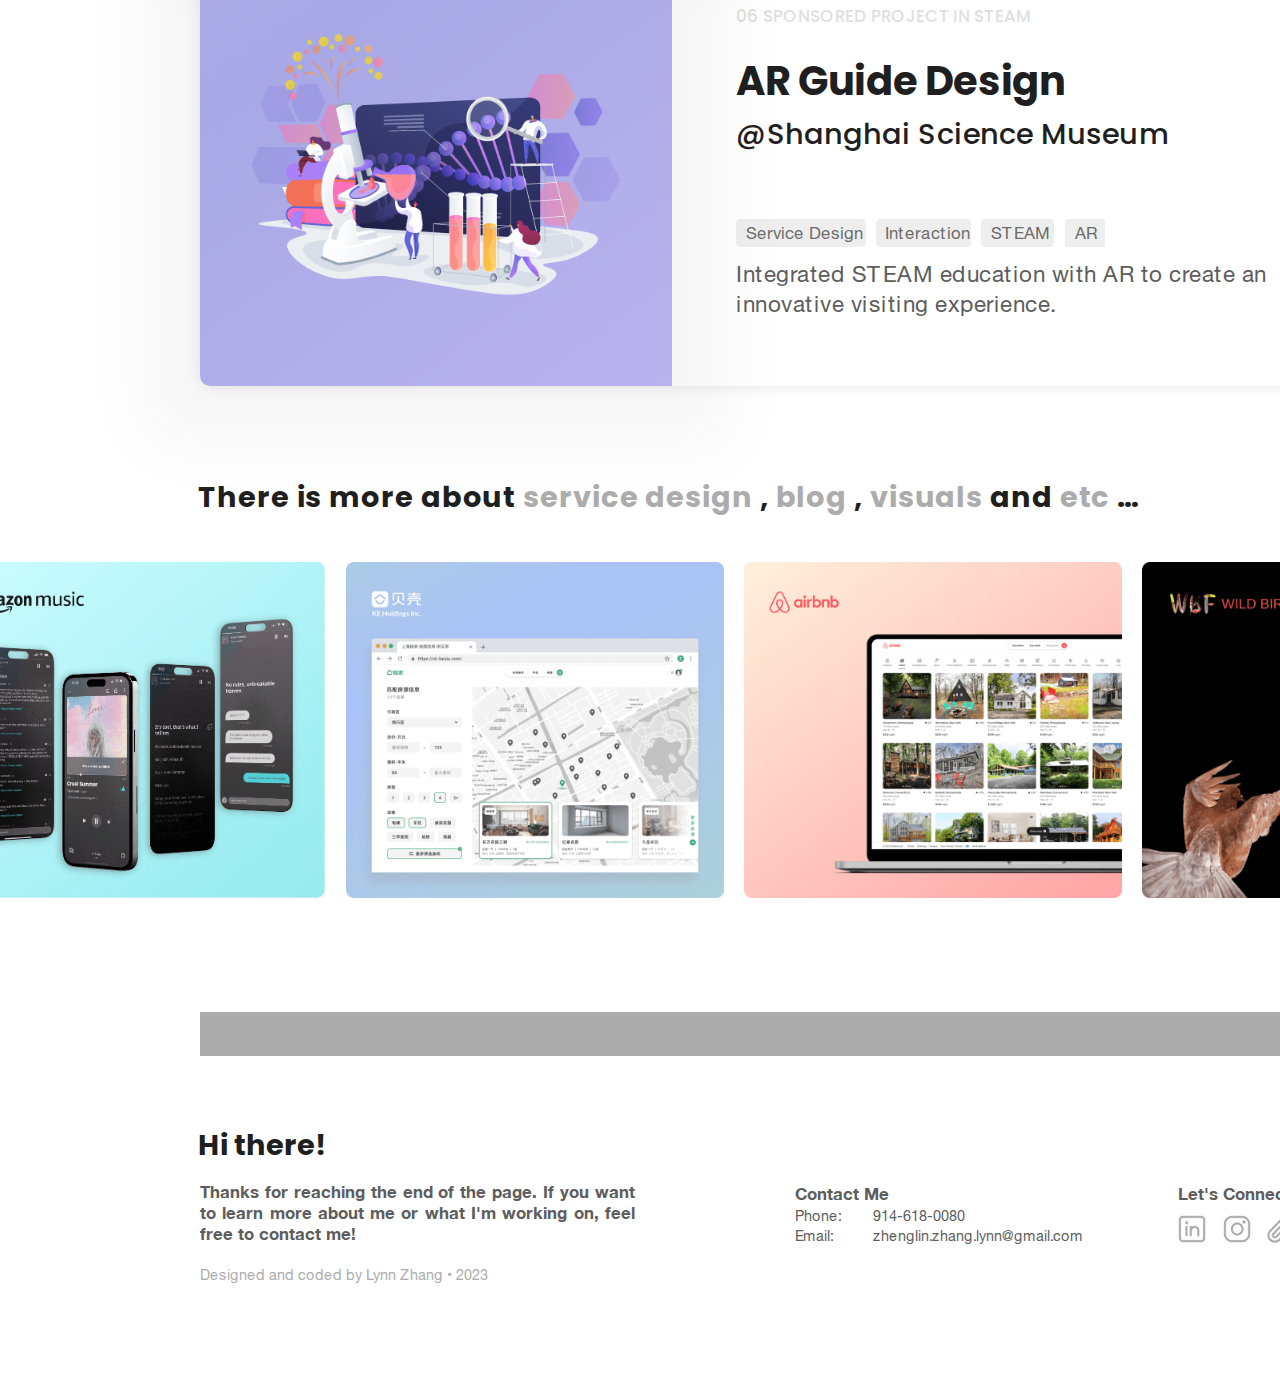
==== commit ae1cf8c7: "update" ====
--- a/index.html
+++ b/index.html
@@ -55,7 +55,7 @@
         <a href="/">
             <p class="font2" style="margin:33.0px 0 0 906.8px" id="lig11">Work</p>
         </a>
-        <a target="_blank" href="https://drive.google.com/file/d/1lLwPq6N-QanosX-AIkl_WC8cvEe7j_st/view?usp=sharing">
+        <a target="_blank" href="https://drive.google.com/file/d/1Fj9TLvb60T07fDlUSmnbDXqyg7BCTxRq/view?usp=sharing">
             <p class="font3" style="margin:33.0px 0 0 1012.4px" id="lig22">Resume</p>
         </a>
         <a href="./etc.html">
@@ -462,7 +462,7 @@
         <p class="font3" style="margin:316.4px 0 0 200.0px;">Designed and coded by Lynn Zhang • 2023</p>
         <p class="font4" style="margin:258.0px 0 0 794.8px;width:50px;">Phone:
             Email:</p>
-        <p class="font4" style="margin:258.0px 0 0 872.8px;width:150px;">551-689-9116
+        <p class="font4" style="margin:258.0px 0 0 872.8px;width:150px;">914-618-0080
             zhenglin.zhang.lynn@gmail.com</p>
         <a href="https://www.linkedin.com/in/lynnzhang-049590249/?locale=en_US" target="_blank" id="linkedin"><img
                 alt="pic" src="./static/image/common/linkedin-hover.png" id="l2"
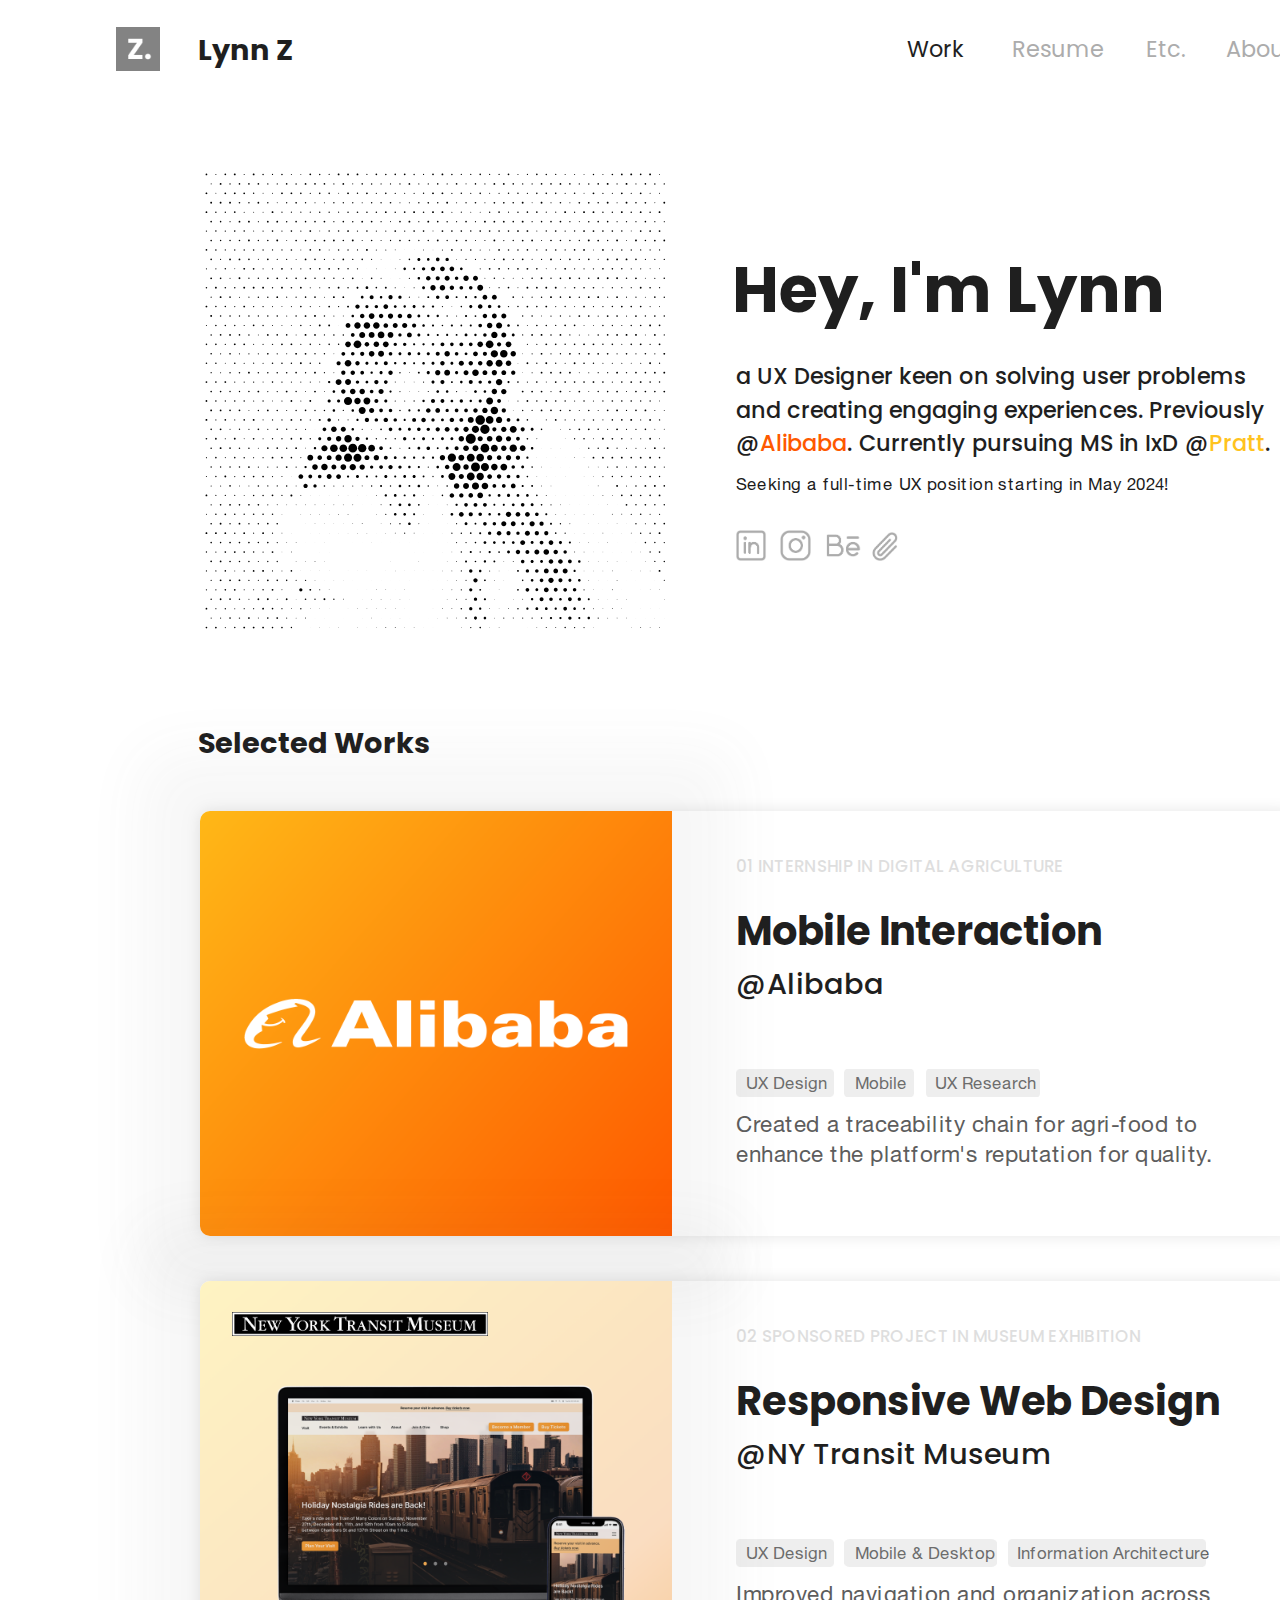
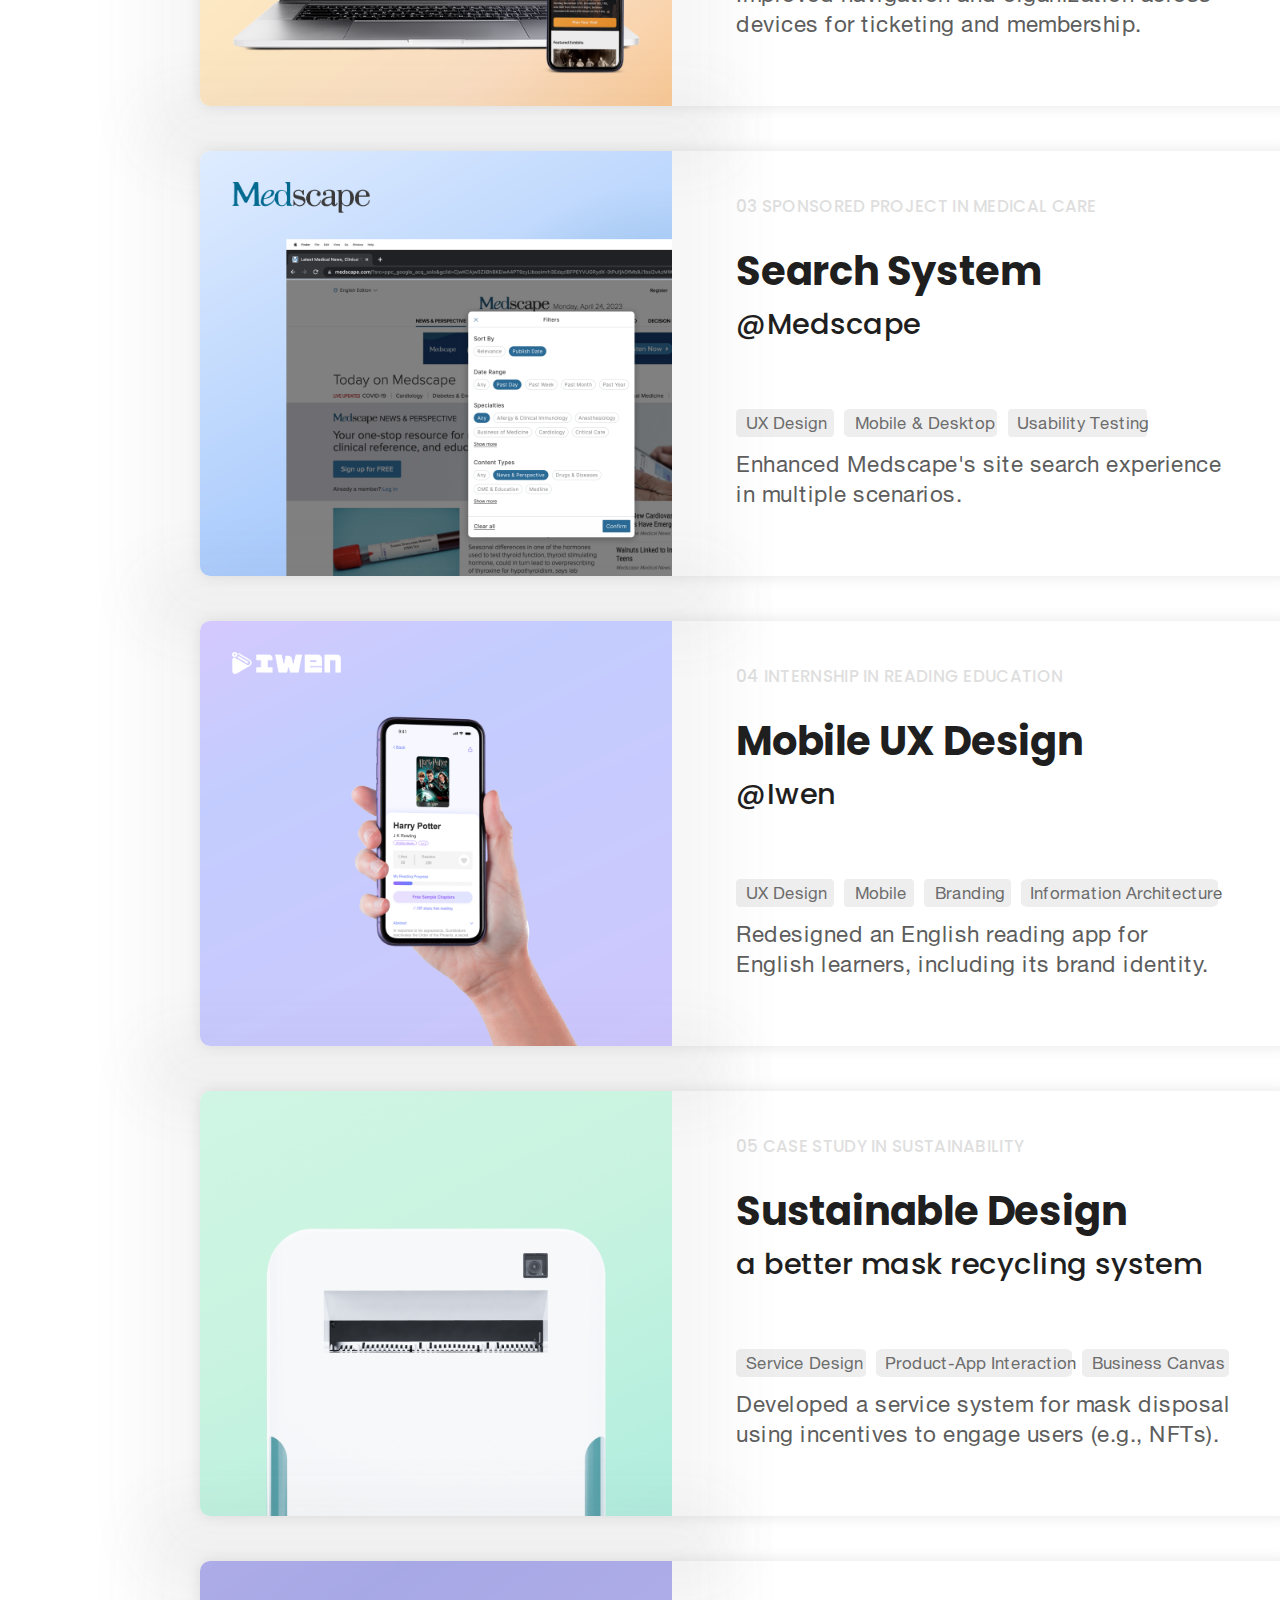
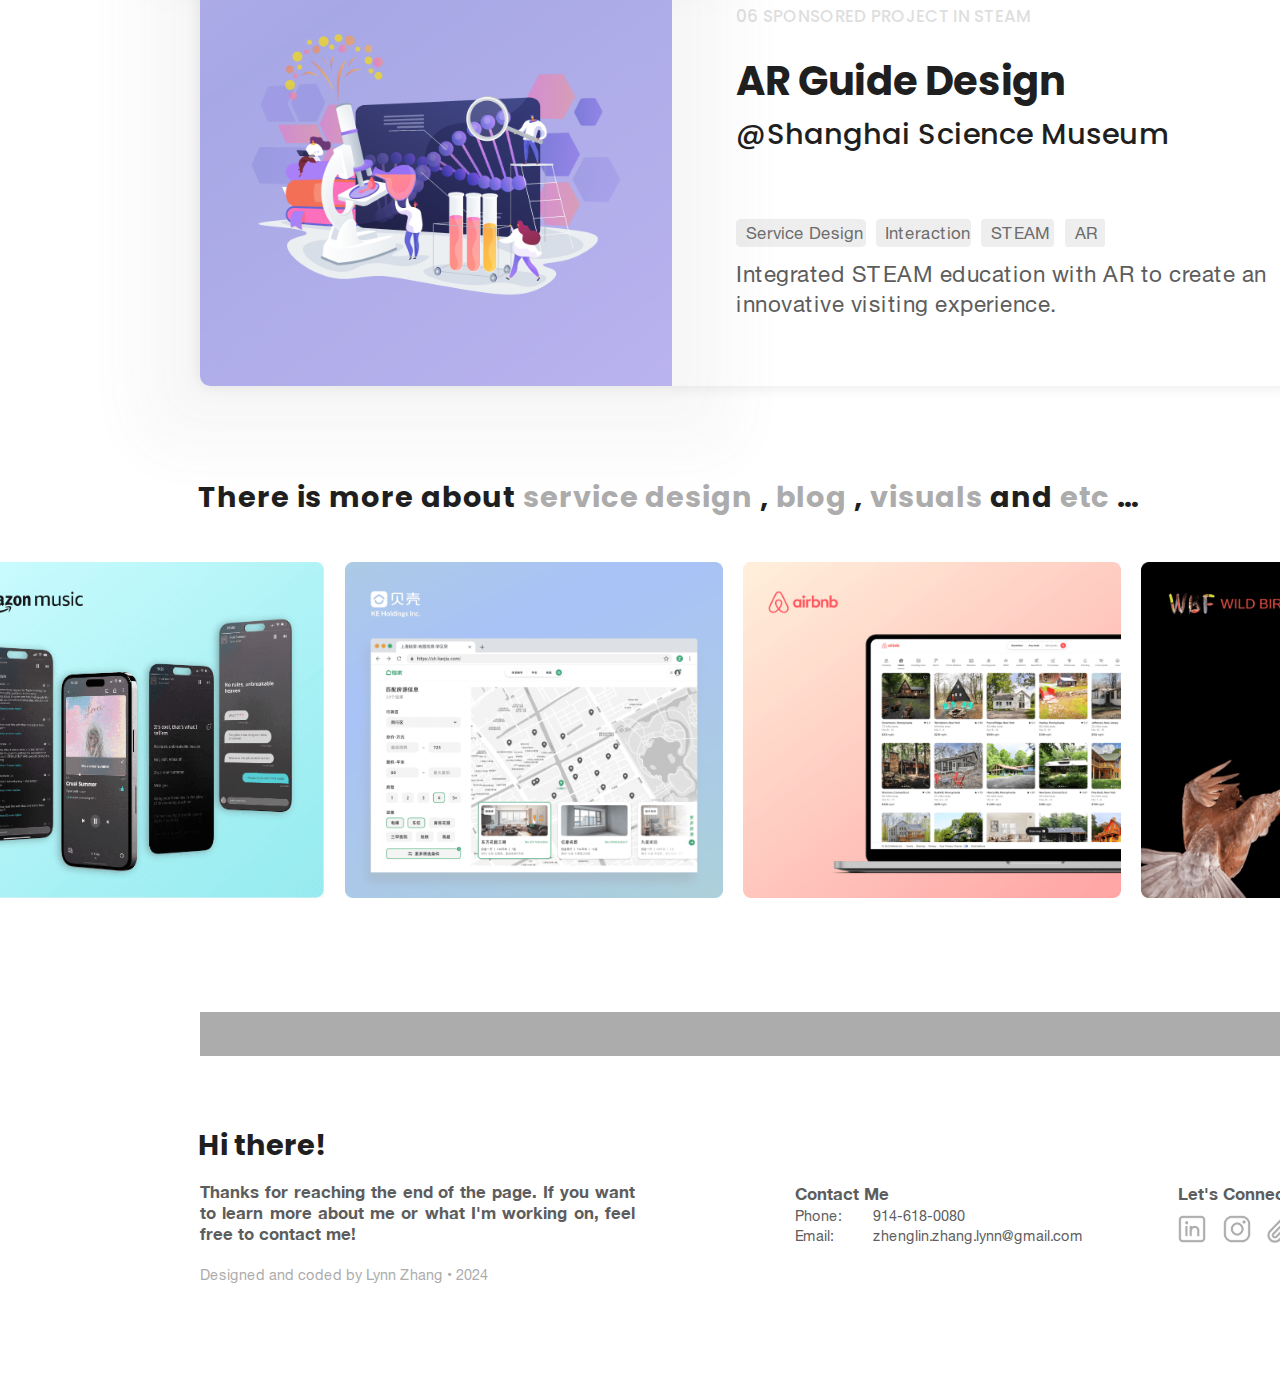
==== commit 950f4654: "update" ====
--- a/index.html
+++ b/index.html
@@ -76,7 +76,7 @@
         <p
             style="font-family: 'Helvetica Neue';font-size: 16.8px;color:#1B1B1B;letter-spacing: 0.4px;margin:359.8px 0 0 735.6px;position: absolute;">
             Seeking a full-time UX position starting in May 2024!</p>
-        <a href="https://www.linkedin.com/in/lynnzhang-049590249/?locale=en_US" target="_blank" id="linkedin1"><img
+        <a href="https://www.linkedin.com/in/zhenglinzhang/" target="_blank" id="linkedin1"><img
                 alt="pic" src="./static/image/common/linkedin-hover.png" id="l21"
                 style="width:38.8px;margin:414.4px 0 0 731.6px;opacity: 0;"><img alt="pic"
                 src="./static/image/common/linkedin.png" id="l11"
@@ -459,12 +459,12 @@
             want to learn more about me or what I'm working on, feel free to contact me!</p>
         <p class="font2" style="margin:234.4px 0 0 794.8px;">Contact Me</p>
         <p class="font2" style="margin:234.4px 0 0 1178.0px;">Let's Connect</p>
-        <p class="font3" style="margin:316.4px 0 0 200.0px;">Designed and coded by Lynn Zhang • 2023</p>
+        <p class="font3" style="margin:316.4px 0 0 200.0px;">Designed and coded by Lynn Zhang • 2024</p>
         <p class="font4" style="margin:258.0px 0 0 794.8px;width:50px;">Phone:
             Email:</p>
         <p class="font4" style="margin:258.0px 0 0 872.8px;width:150px;">914-618-0080
             zhenglin.zhang.lynn@gmail.com</p>
-        <a href="https://www.linkedin.com/in/lynnzhang-049590249/?locale=en_US" target="_blank" id="linkedin"><img
+        <a href="https://www.linkedin.com/in/zhenglinzhang/" target="_blank" id="linkedin"><img
                 alt="pic" src="./static/image/common/linkedin-hover.png" id="l2"
                 style="width:34.0px;margin:264.4px 0 0 1175.2px;opacity: 0;"><img alt="pic"
                 src="./static/image/common/linkedin.png" id="l1"
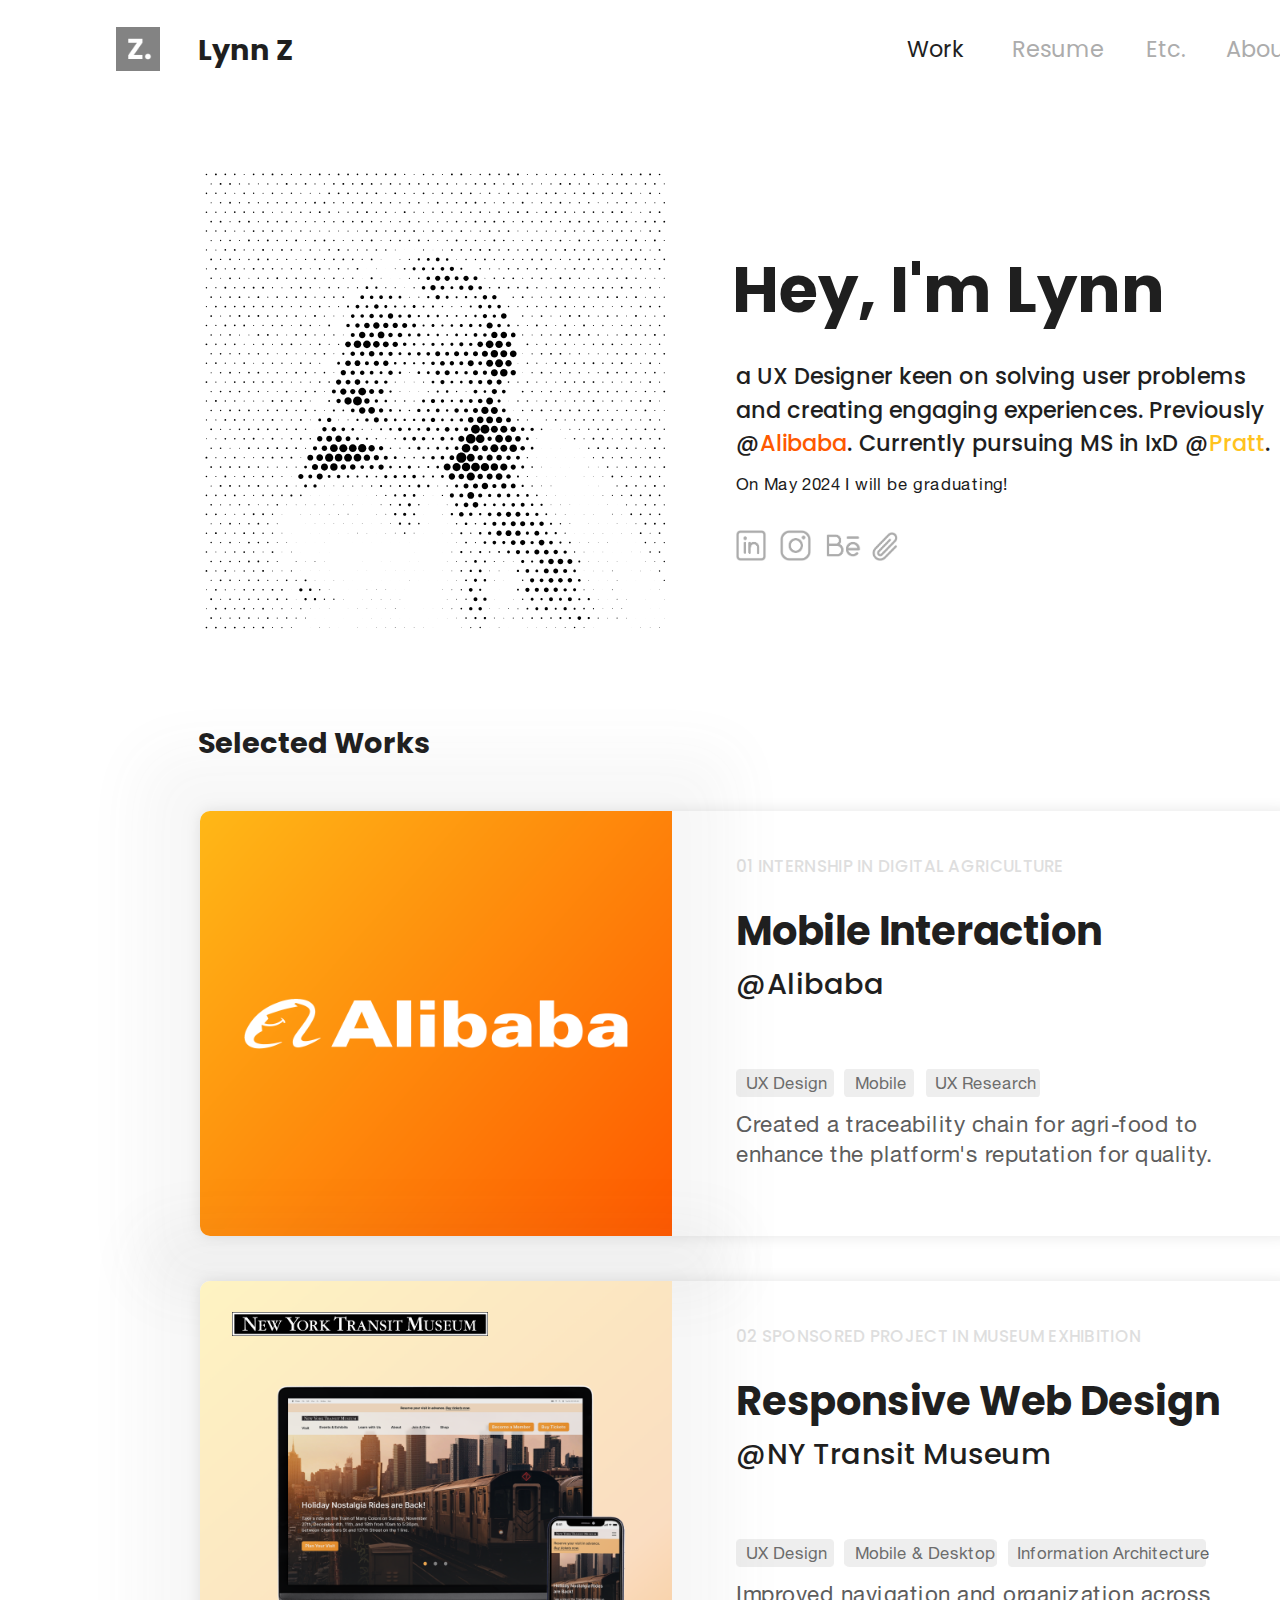
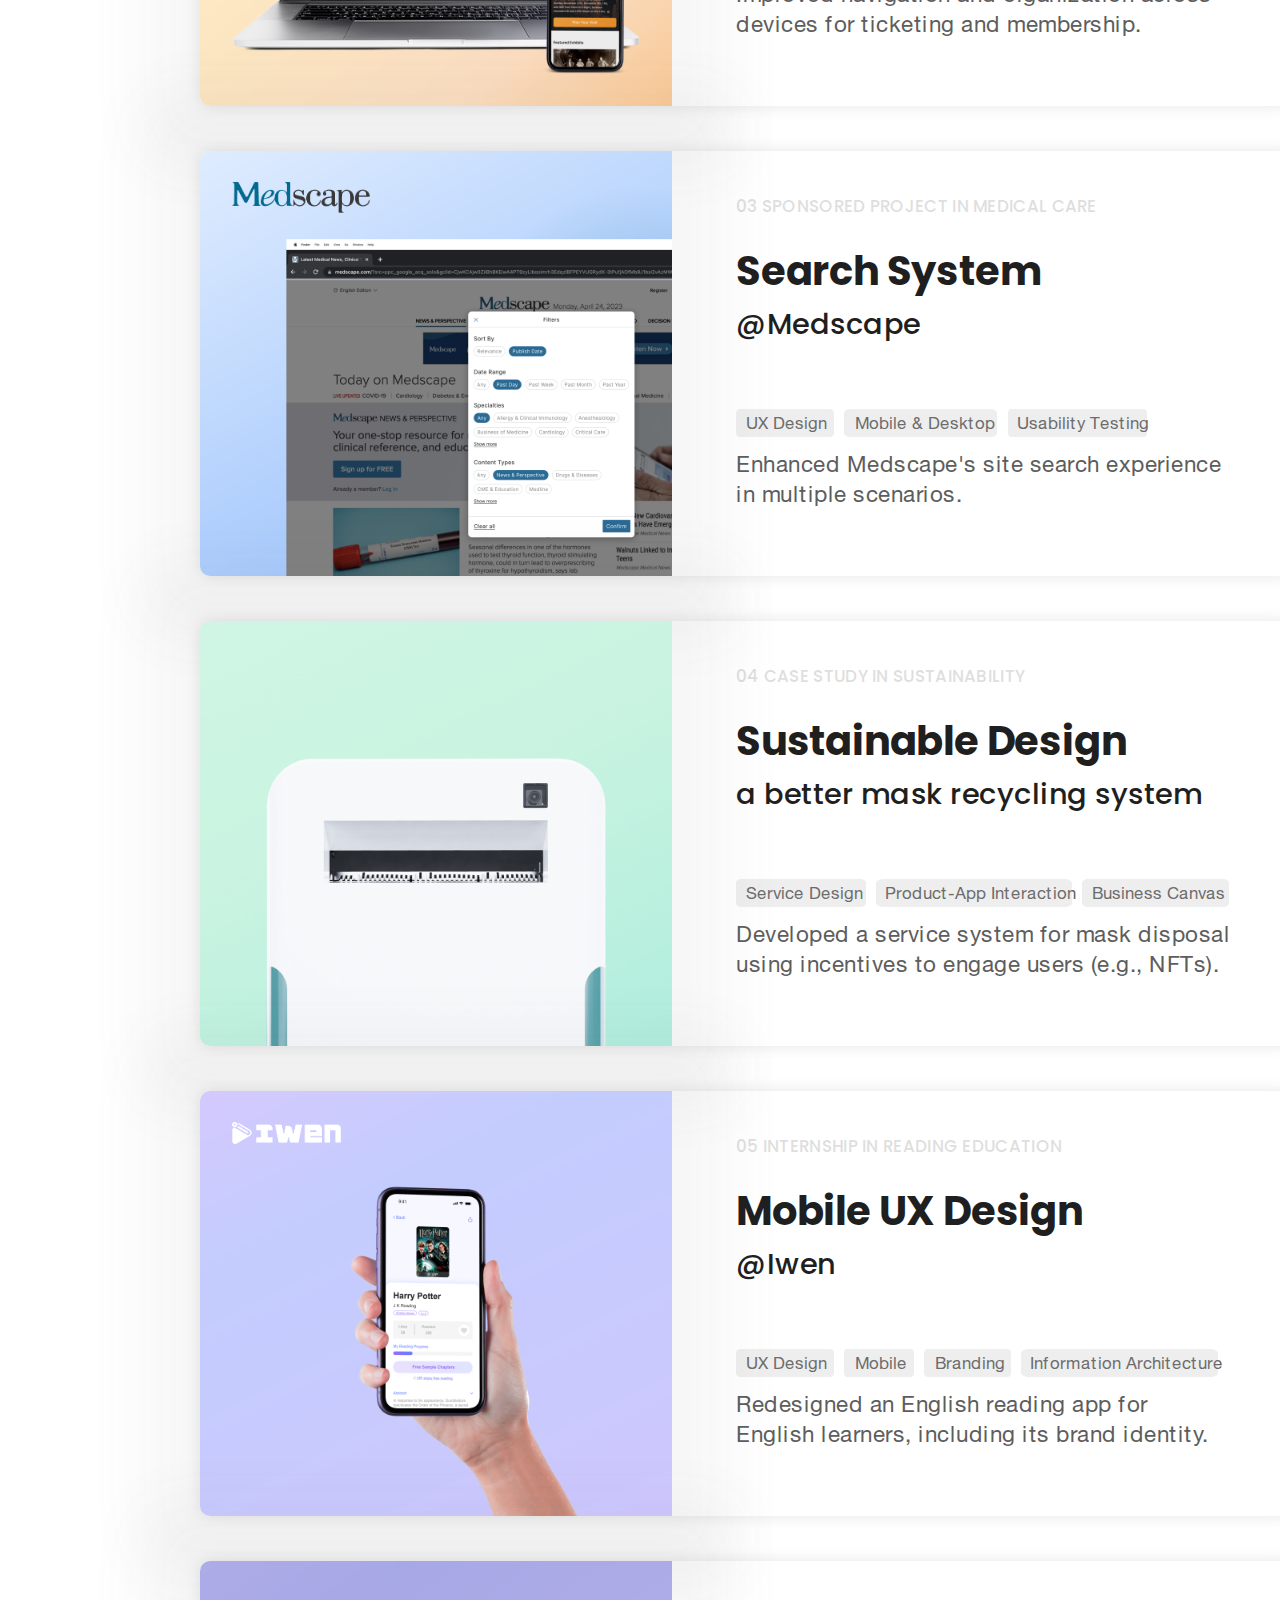
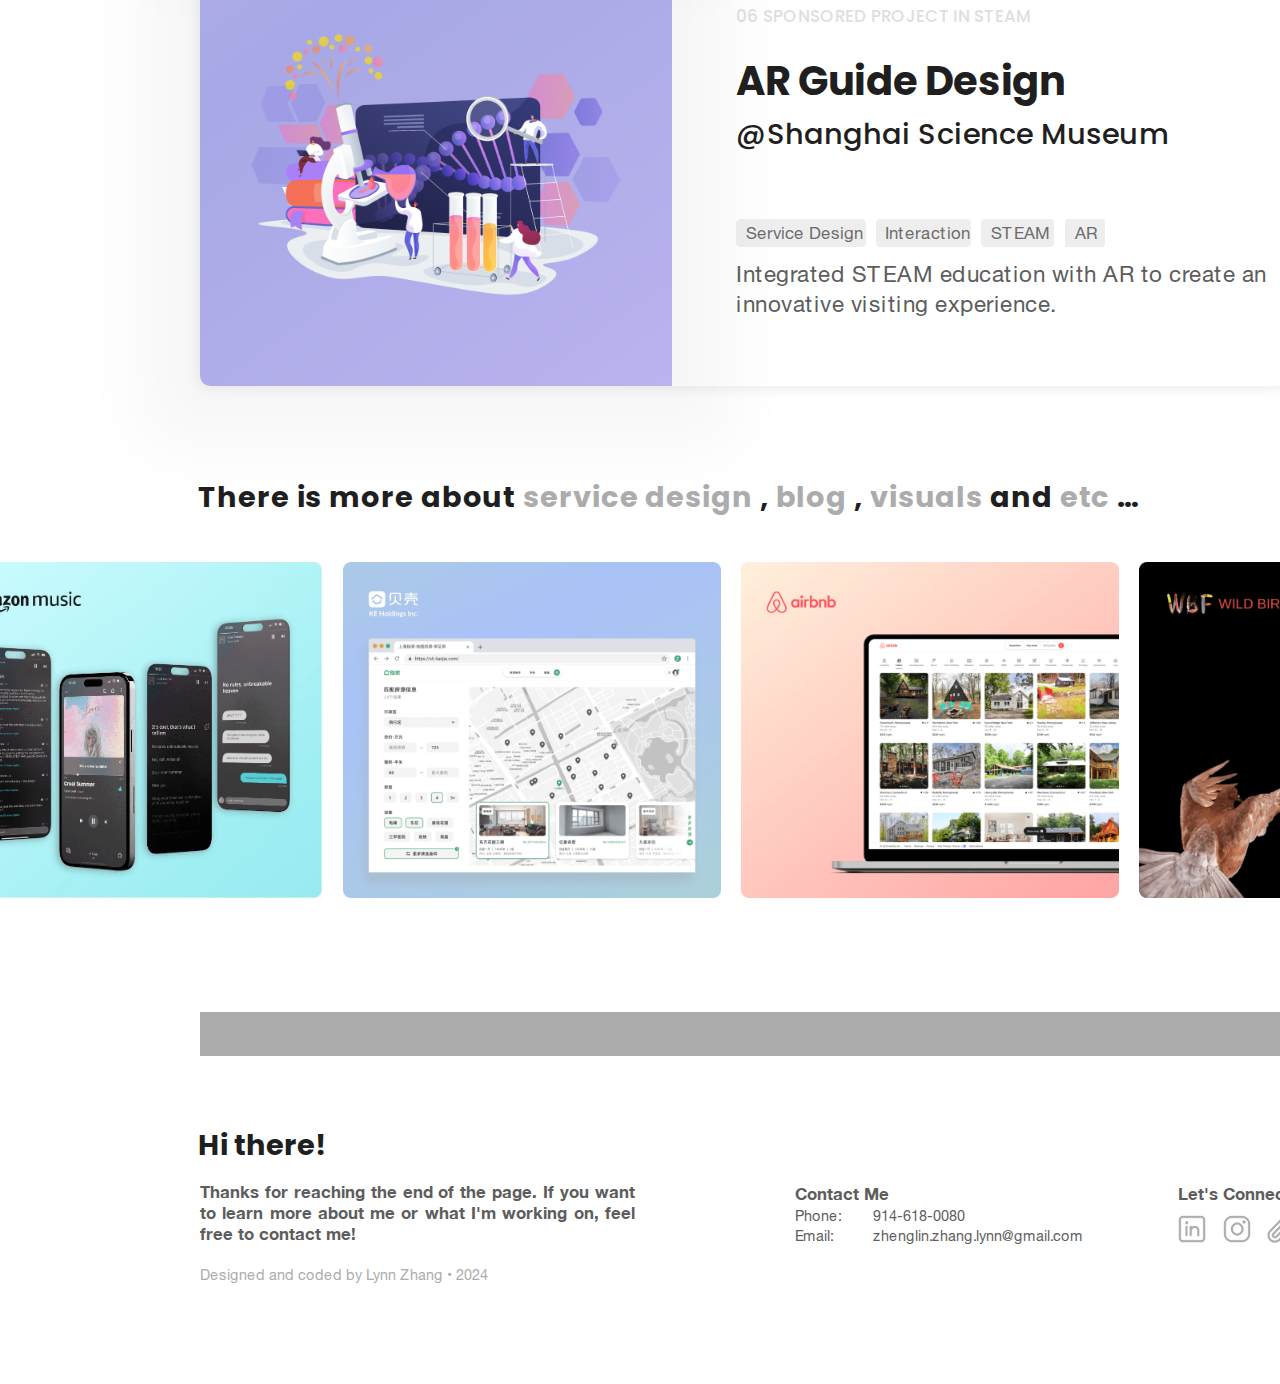
==== commit 3459bb9a: "update" ====
--- a/index.html
+++ b/index.html
@@ -75,7 +75,7 @@
             style="display: inline;font-family: 'Poppins', sans-serif, sans-serif;color: #FFC31F;">Pratt</p></a>.</div>
         <p
             style="font-family: 'Helvetica Neue';font-size: 16.8px;color:#1B1B1B;letter-spacing: 0.4px;margin:359.8px 0 0 735.6px;position: absolute;">
-            Seeking a full-time UX position starting in May 2024!</p>
+            On May 2024 I will be graduating!</p>
         <a href="https://www.linkedin.com/in/zhenglinzhang/" target="_blank" id="linkedin1"><img
                 alt="pic" src="./static/image/common/linkedin-hover.png" id="l21"
                 style="width:38.8px;margin:414.4px 0 0 731.6px;opacity: 0;"><img alt="pic"
@@ -225,6 +225,44 @@
         </div>
         <div class="work" style="margin-top:60px">
             <div class="img-box" style="margin:25px 0 0 199.8px;float: left;">
+                <a href="moos.html">
+                    <img alt="pic" src="./static/image/home/moos.png" id="moos_cover" class="img"
+                        style="position: static;">
+                </a>
+            </div>
+            <img alt="pic" src="./static/image/cover/moos_square.png" id="moos_highlight"
+                style="width:0;height:19.2px;margin:152px 0 0 63.8px">
+            <a href="moos.html">
+                <p class="font1" style="margin:115.6px 0 0 736.0px;letter-spacing: -0.2px;font-size: 40px;"
+                    id="moos_font">Sustainable Design</p>
+            </a>
+            <p class="font2"
+                style="margin:177.4px 0 0 736.0px;letter-spacing: 0.5px;font-size: 28.8px;font-weight: 500;font-family: 'Poppins', sans-serif;">
+                a better mask recycling system</p>
+            <p class="font2"
+                style="margin:68px 0 0 736.0px;letter-spacing: 0.3px;font-size: 16.8px;font-weight: 500;font-family: 'Poppins', sans-serif;color: #5D5D5D;opacity: 0.2;">
+                04 CASE STUDY IN SUSTAINABILITY</p>
+            <p class="font3"
+                style="margin:323.6px 0 0 736.0px;letter-spacing: 0.5px;font-size:22.4px;line-height: 30.0px;width: 494.0px;">
+                Developed a service system for mask disposal using incentives to engage users (e.g., NFTs).</p>
+            <p class="font4" style="margin:285.6px 0 0 746px;color:#5d5d5d;">Service Design</p>
+            <p class="font4" style="margin:285.6px 0 0 884.5px;color:#5d5d5d;">Product-App Interaction</p>
+            <p class="font4" style="margin:285.6px 0 0 1091.5px;color:#5d5d5d;">Business Canvas</p>
+            <img alt="pic" src="./static/image/cover/ia_1.png"
+                style="width:130.0px;height:27.6px;margin:283.8px 0 0 64.3px">
+            <img alt="pic" src="./static/image/cover/ia_1.png"
+                style="width:196.0px;height:27.6px;margin:283.8px 0 0 204.5px">
+            <img alt="pic" src="./static/image/cover/ia_1.png"
+                style="width:147.0px;height:27.6px;margin:283.8px 0 0 410.5px">
+        </div>
+    </div>
+    <div class="wow animate__fadeInUp" data-wow-duration="1.2s" data-wow-delay="0s" data-wow-offset="20"
+        style="margin-top:-90px">
+        <div
+            style="position: absolute;margin: 25px 0 0 max(calc(50% - 547px), 200px);width: 1094.0px;height: 425.7px;background: transparent;border-radius: 10px;box-shadow: 0 0 15px rgba(0, 0, 0, 0.1);">
+        </div>
+        <div class="work" style="margin-top:60px">
+            <div class="img-box" style="margin:25px 0 0 199.8px;float: left;">
                 <a href="iwen.html">
                     <img alt="pic" src="./static/image/home/iwen.png" id="iwen_cover" class="img"
                         style="position: static;">
@@ -243,7 +281,7 @@
                 @Iwen</p>
             <p class="font2"
                 style="margin:68px 0 0 736.0px;letter-spacing: 0.3px;font-size: 16.8px;font-weight: 500;font-family: 'Poppins', sans-serif;color: #5D5D5D;opacity: 0.2;">
-                04 INTERNSHIP IN READING EDUCATION</p>
+                05 INTERNSHIP IN READING EDUCATION</p>
             <p class="font3"
                 style="margin:323.6px 0 0 736.0px;letter-spacing: 0.5px;font-size:22.4px;line-height: 30.0px;width: 494.0px;">
                 Redesigned an English reading app for English learners, including its brand identity.</p>
@@ -261,44 +299,7 @@
                 style="width:197.0px;height:27.6px;margin:283.8px 0 0 349.5px">
         </div>
     </div>
-    <div class="wow animate__fadeInUp" data-wow-duration="1.2s" data-wow-delay="0s" data-wow-offset="20"
-        style="margin-top:-90px">
-        <div
-            style="position: absolute;margin: 25px 0 0 max(calc(50% - 547px), 200px);width: 1094.0px;height: 425.7px;background: transparent;border-radius: 10px;box-shadow: 0 0 15px rgba(0, 0, 0, 0.1);">
-        </div>
-        <div class="work" style="margin-top:60px">
-            <div class="img-box" style="margin:25px 0 0 199.8px;float: left;">
-                <a href="moos.html">
-                    <img alt="pic" src="./static/image/home/moos.png" id="moos_cover" class="img"
-                        style="position: static;">
-                </a>
-            </div>
-            <img alt="pic" src="./static/image/cover/moos_square.png" id="moos_highlight"
-                style="width:0;height:19.2px;margin:152px 0 0 63.8px">
-            <a href="moos.html">
-                <p class="font1" style="margin:115.6px 0 0 736.0px;letter-spacing: -0.2px;font-size: 40px;"
-                    id="moos_font">Sustainable Design</p>
-            </a>
-            <p class="font2"
-                style="margin:177.4px 0 0 736.0px;letter-spacing: 0.5px;font-size: 28.8px;font-weight: 500;font-family: 'Poppins', sans-serif;">
-                a better mask recycling system</p>
-            <p class="font2"
-                style="margin:68px 0 0 736.0px;letter-spacing: 0.3px;font-size: 16.8px;font-weight: 500;font-family: 'Poppins', sans-serif;color: #5D5D5D;opacity: 0.2;">
-                05 CASE STUDY IN SUSTAINABILITY</p>
-            <p class="font3"
-                style="margin:323.6px 0 0 736.0px;letter-spacing: 0.5px;font-size:22.4px;line-height: 30.0px;width: 494.0px;">
-                Developed a service system for mask disposal using incentives to engage users (e.g., NFTs).</p>
-            <p class="font4" style="margin:285.6px 0 0 746px;color:#5d5d5d;">Service Design</p>
-            <p class="font4" style="margin:285.6px 0 0 884.5px;color:#5d5d5d;">Product-App Interaction</p>
-            <p class="font4" style="margin:285.6px 0 0 1091.5px;color:#5d5d5d;">Business Canvas</p>
-            <img alt="pic" src="./static/image/cover/ia_1.png"
-                style="width:130.0px;height:27.6px;margin:283.8px 0 0 64.3px">
-            <img alt="pic" src="./static/image/cover/ia_1.png"
-                style="width:196.0px;height:27.6px;margin:283.8px 0 0 204.5px">
-            <img alt="pic" src="./static/image/cover/ia_1.png"
-                style="width:147.0px;height:27.6px;margin:283.8px 0 0 410.5px">
-        </div>
-    </div>
+    
     <div class="wow animate__fadeInUp" data-wow-duration="1.2s" data-wow-delay="0s" data-wow-offset="20"
         style="margin-top:-90px">
         <div
